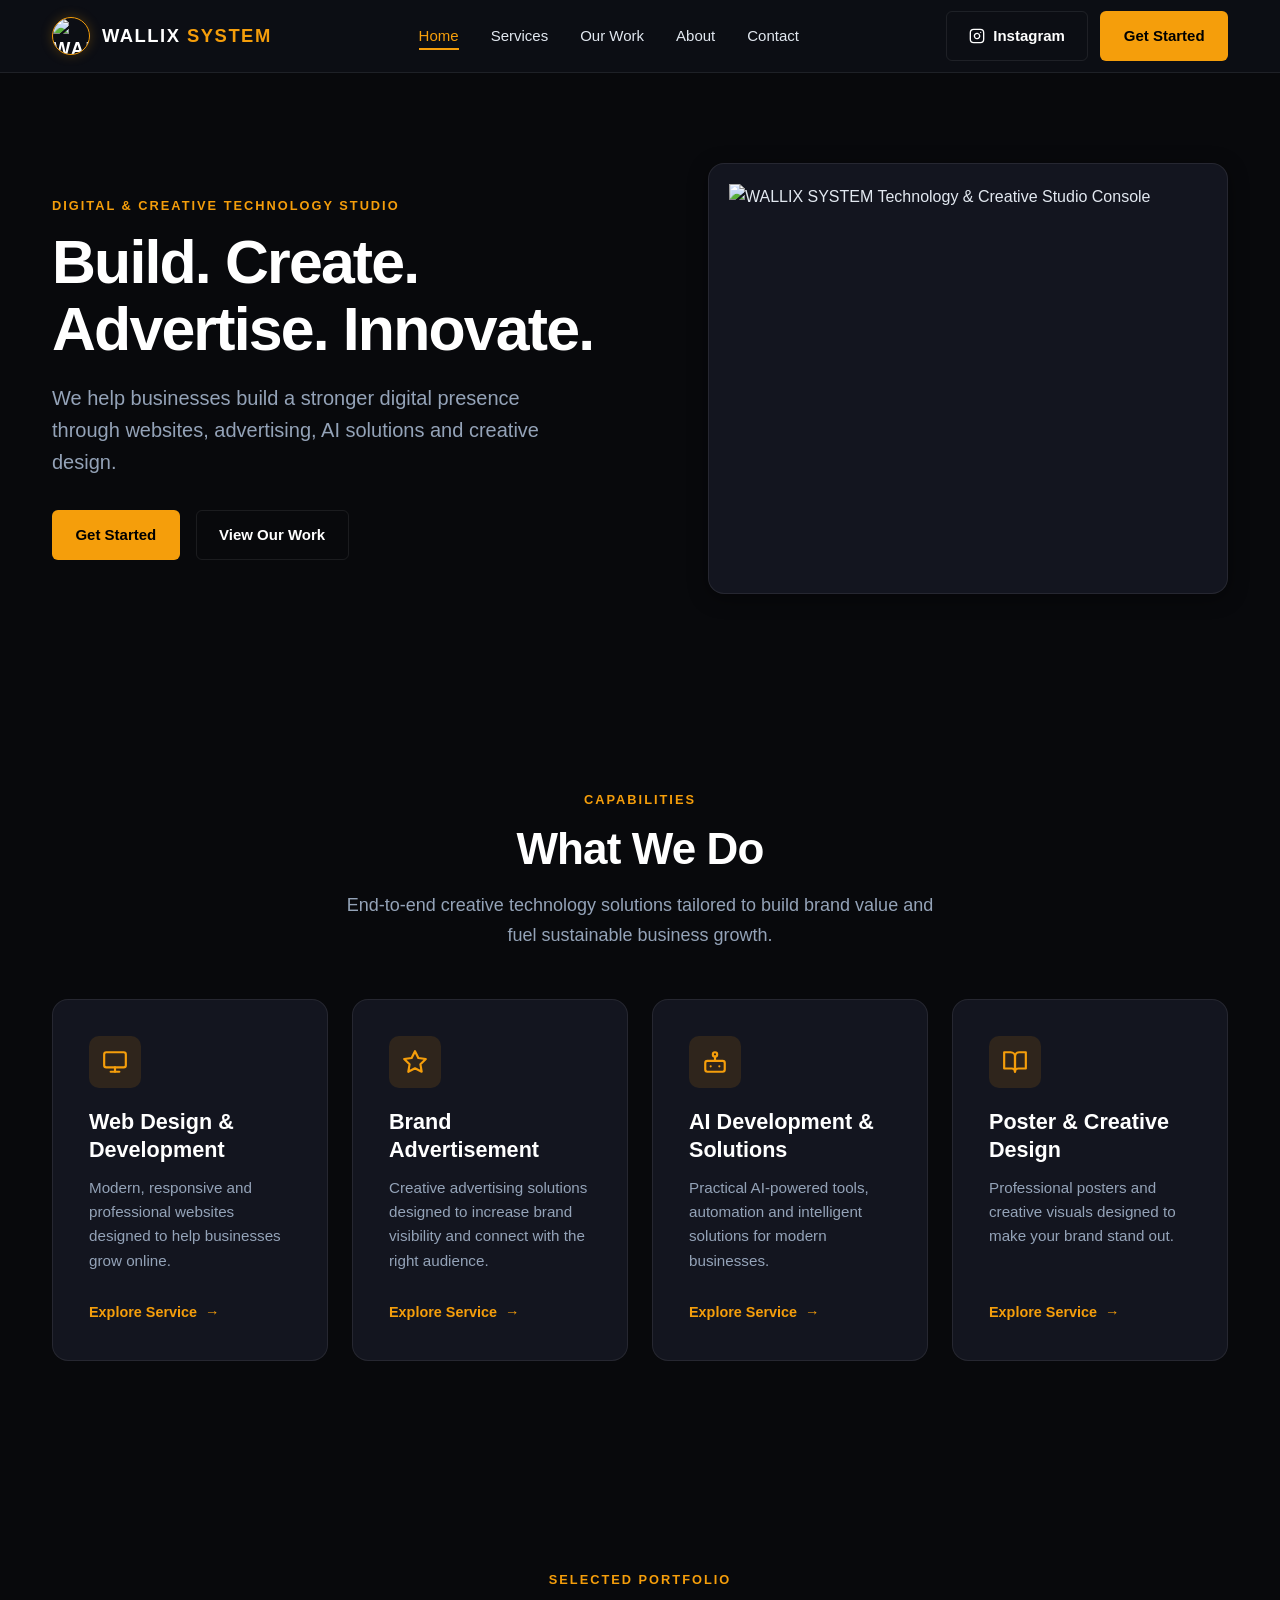
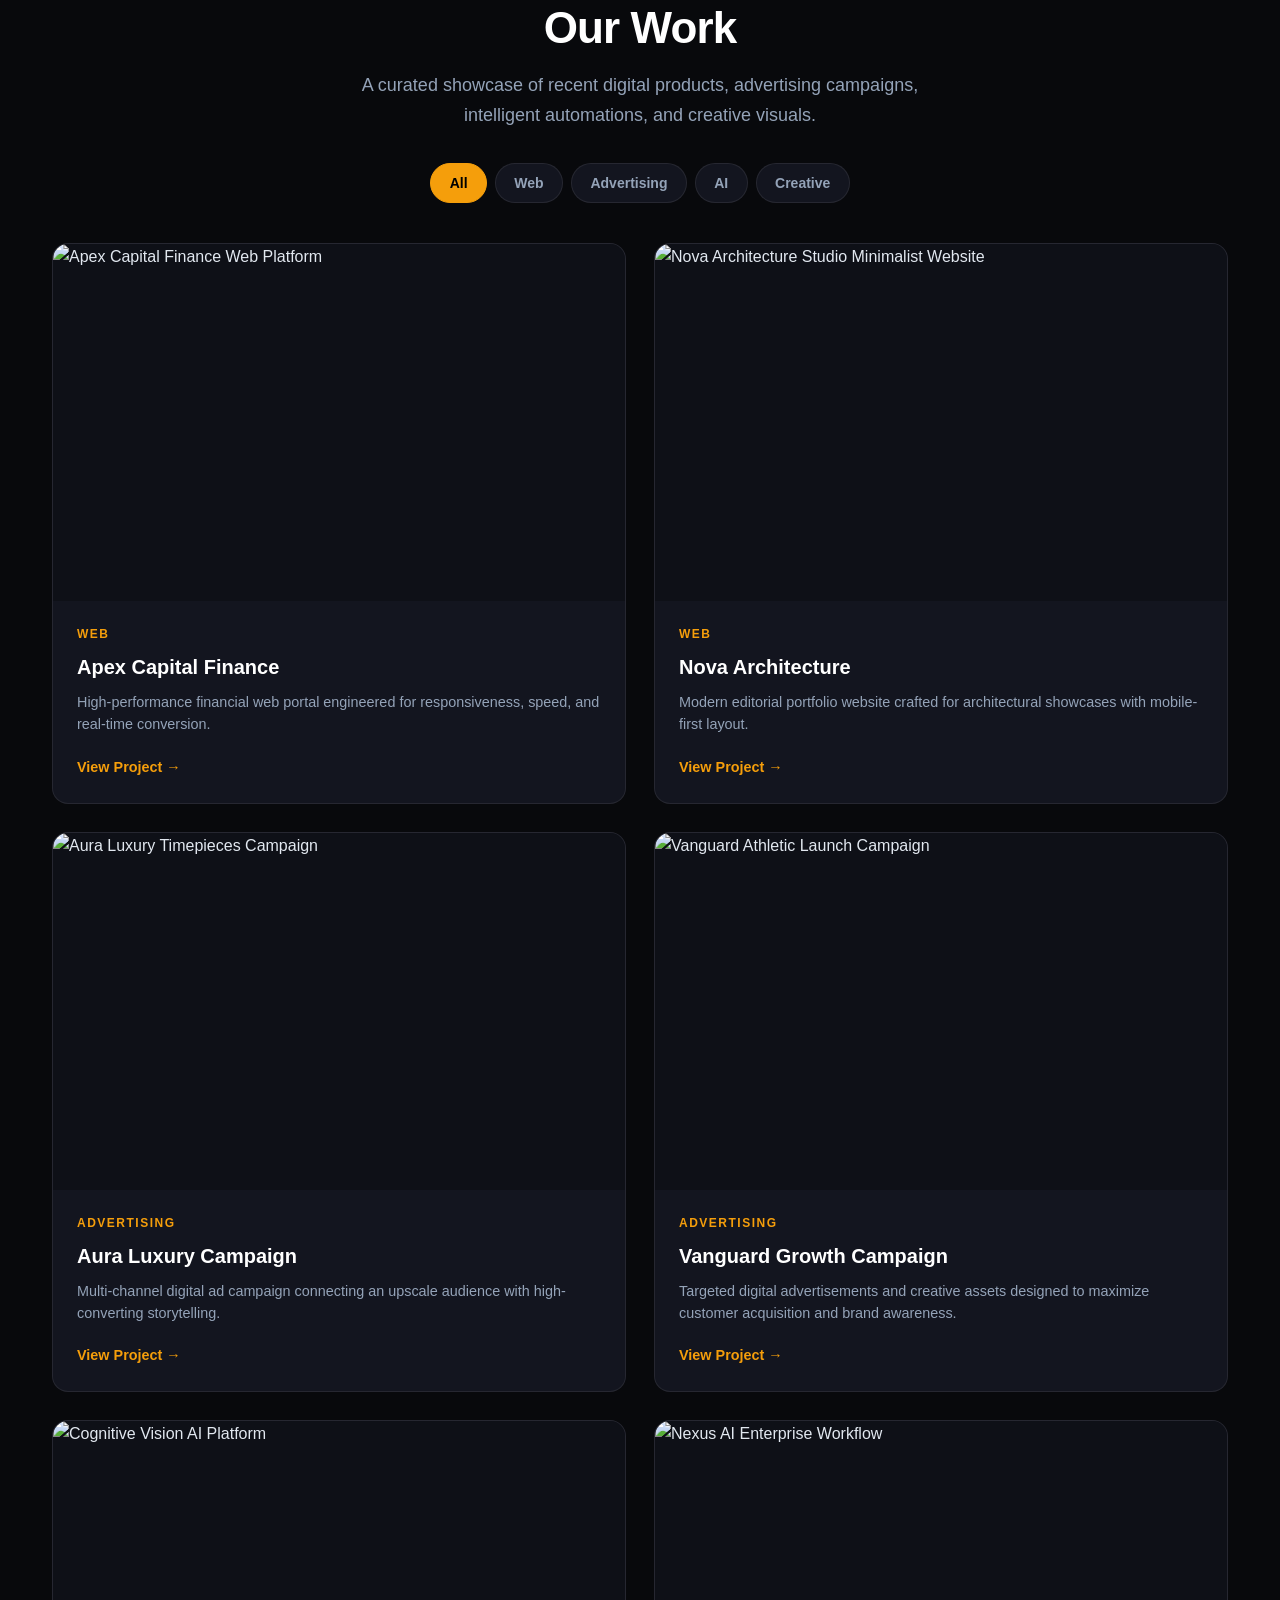
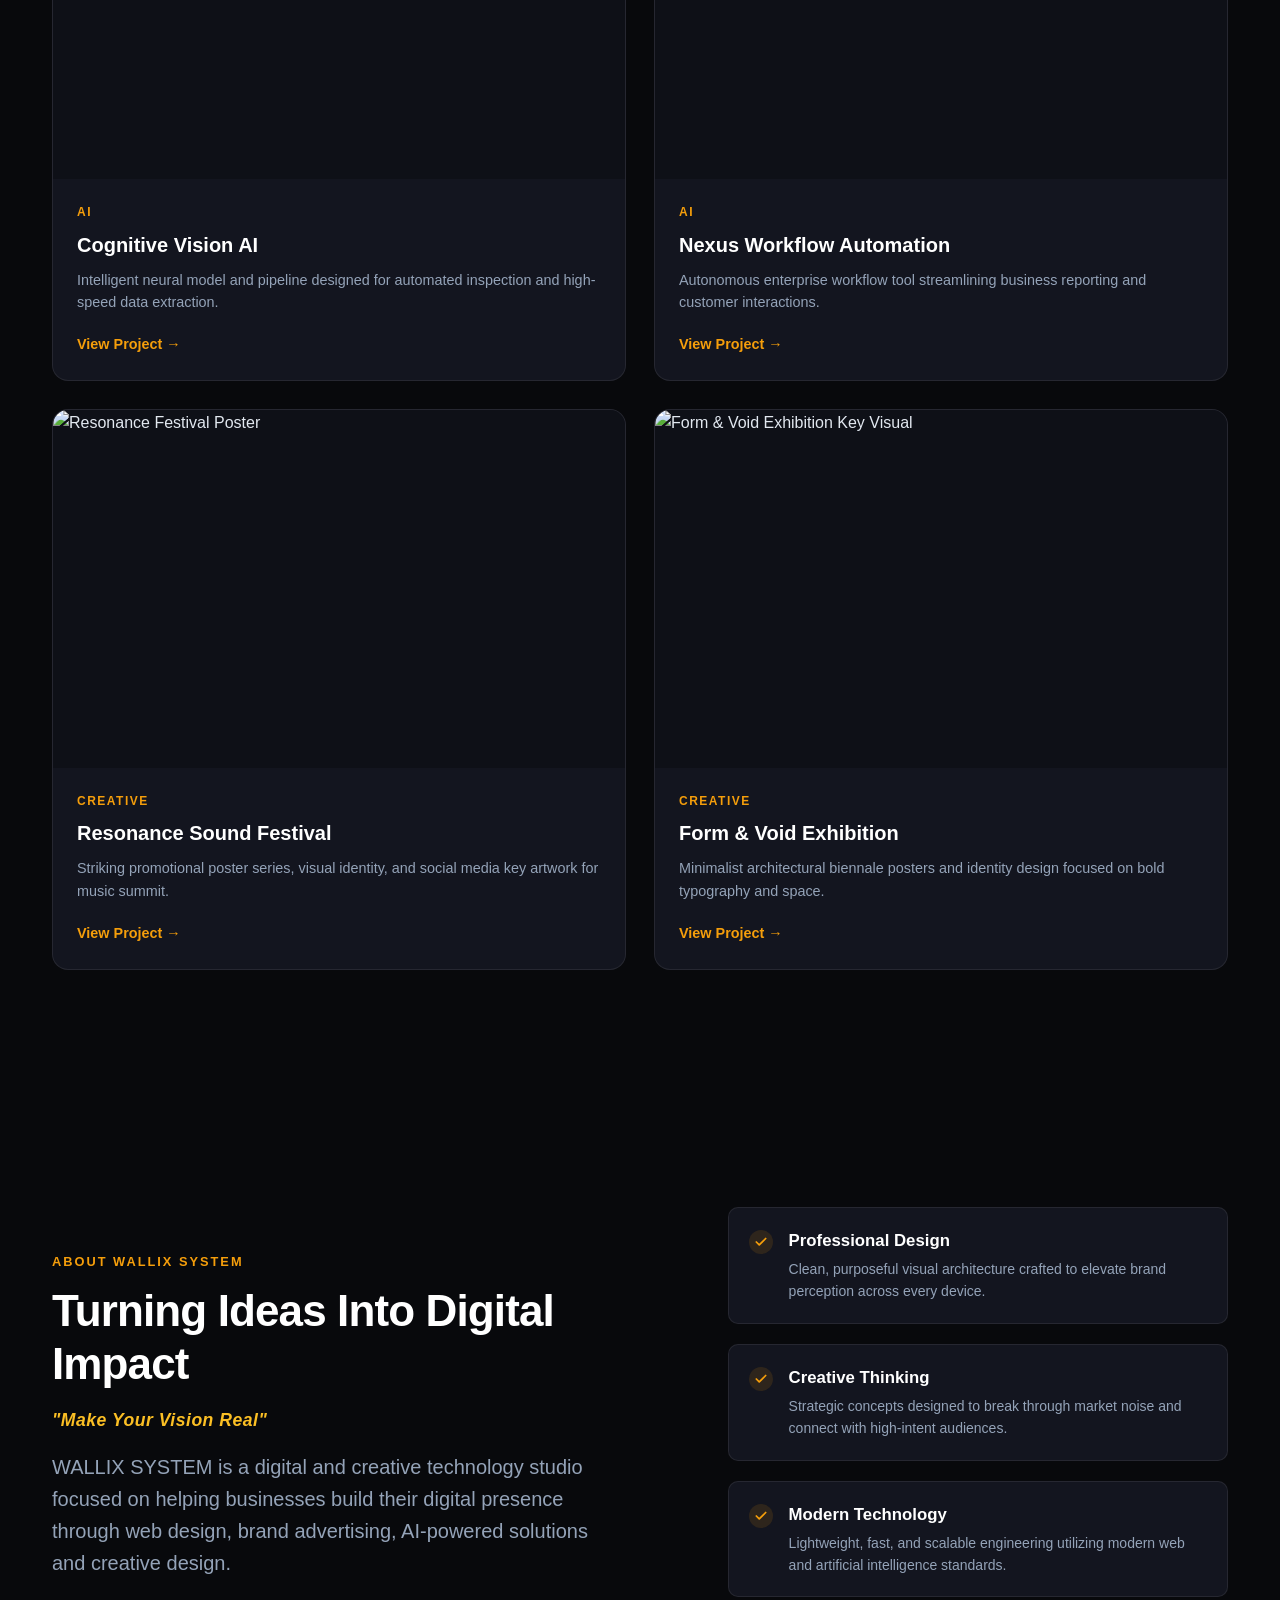
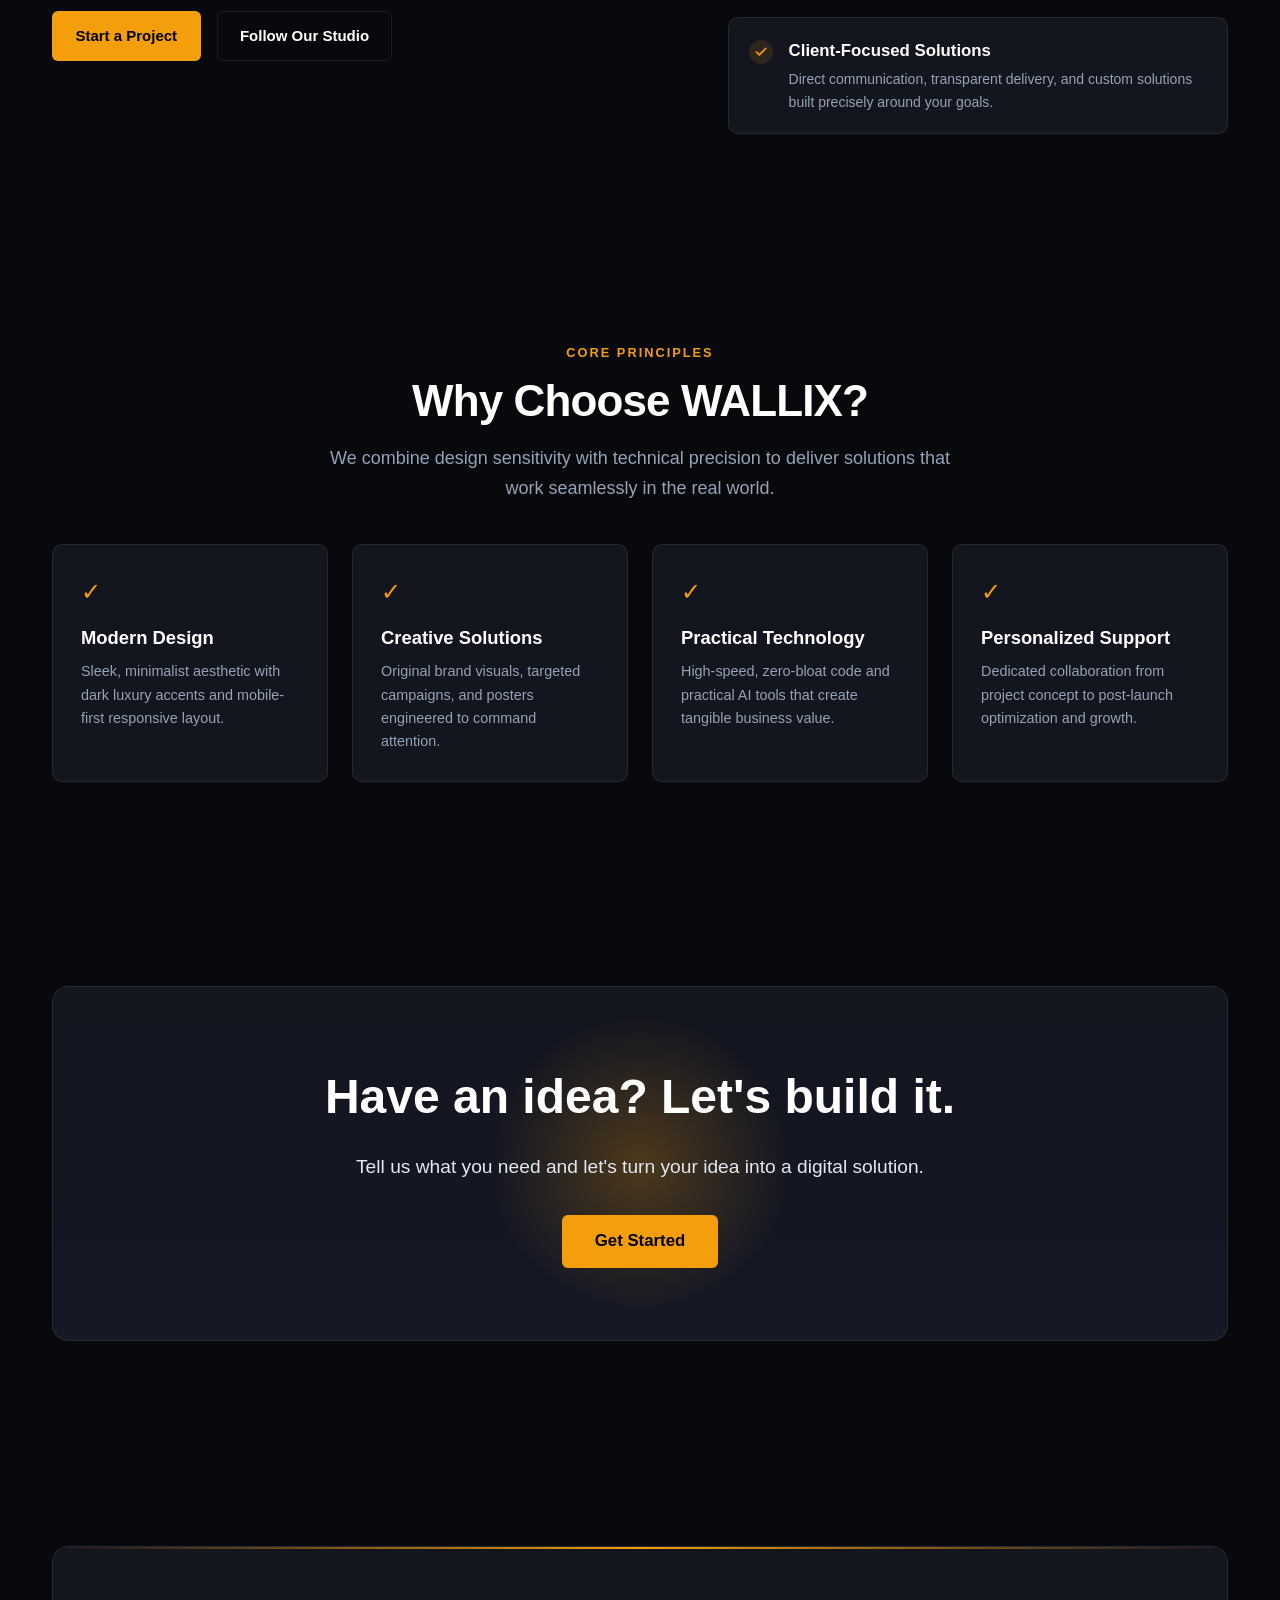
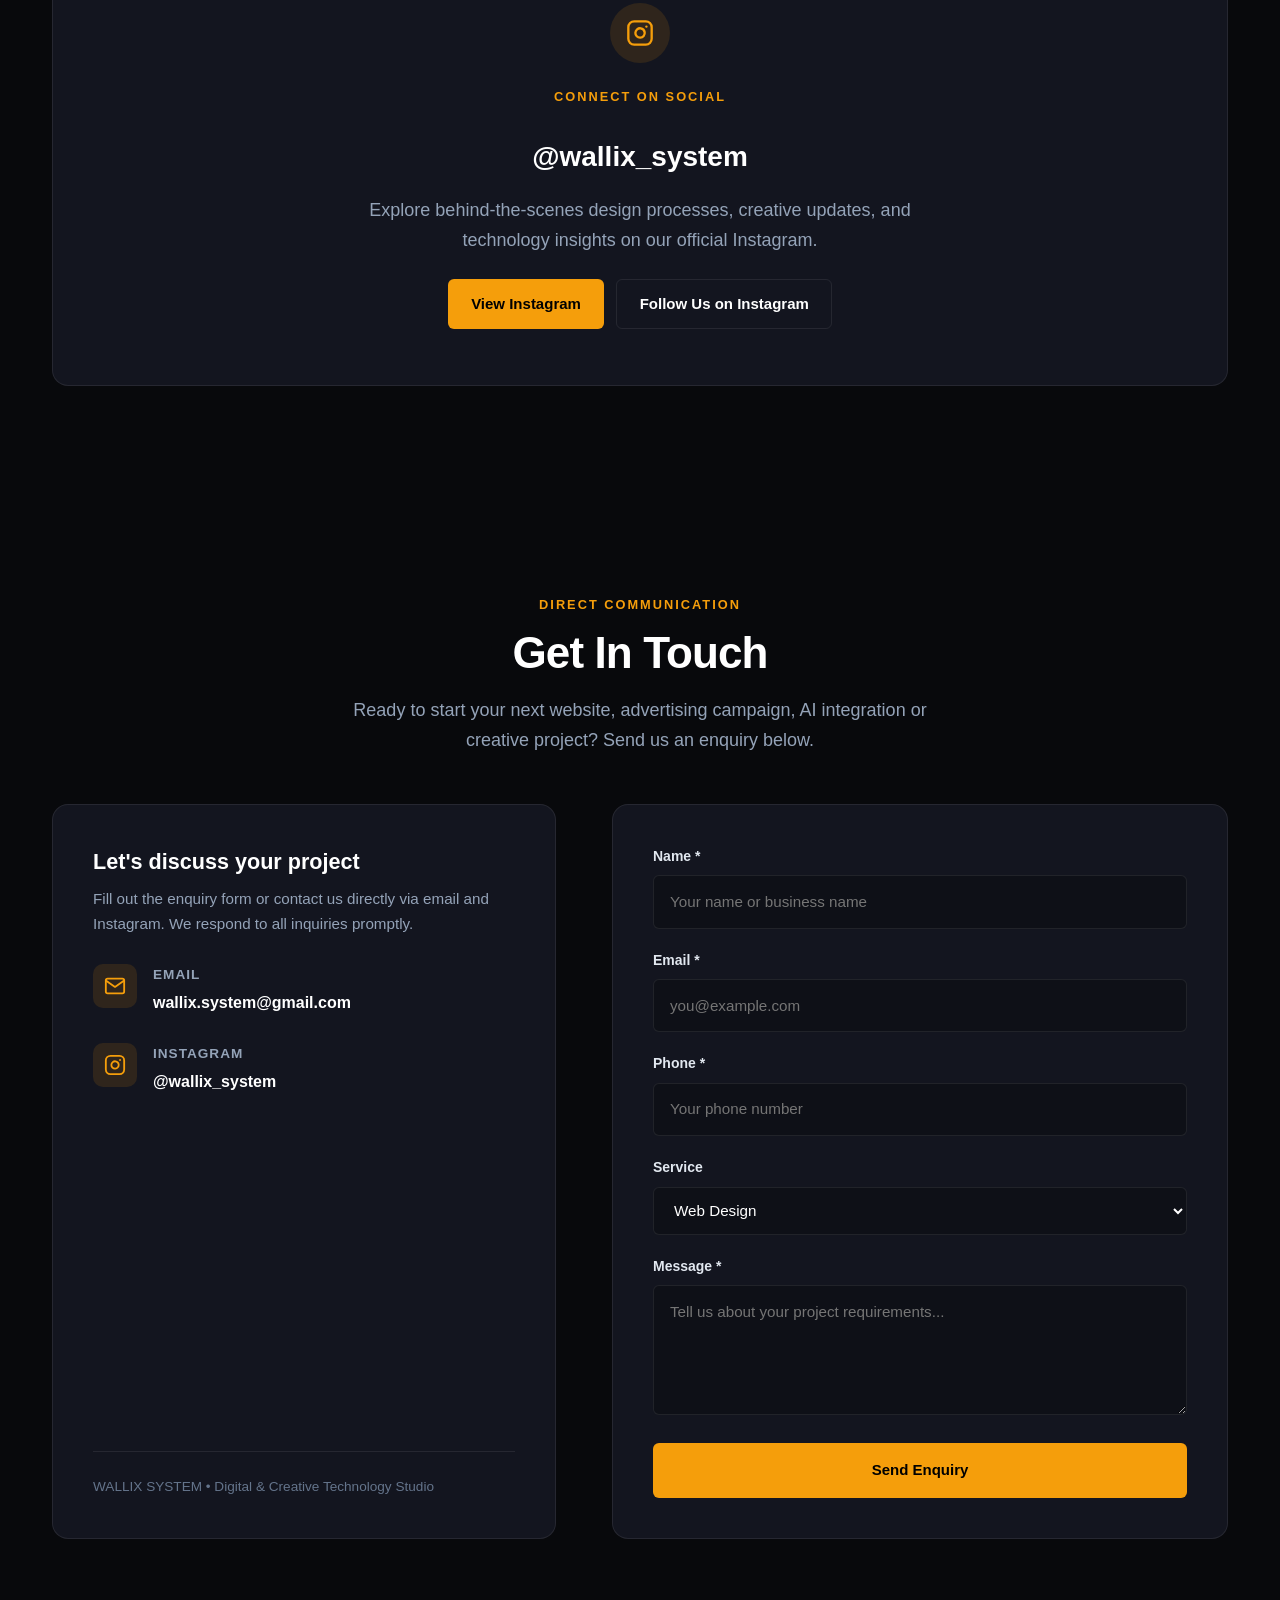
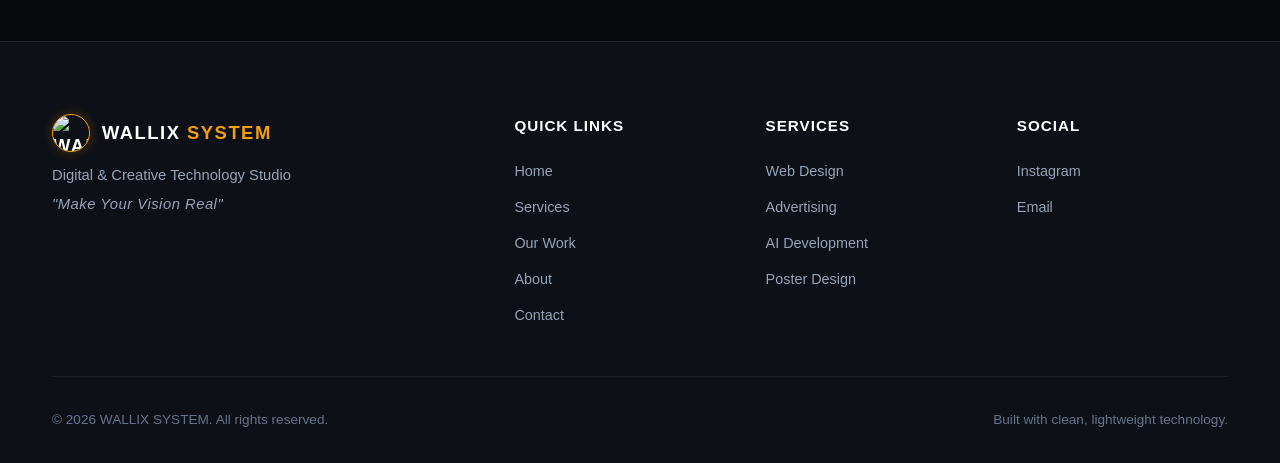
==== index.html @ 7aa13db4 "Add files via upload" ====
<!DOCTYPE html>
<html lang="en">
<head>
  <meta charset="UTF-8">
  <meta name="viewport" content="width=device-width, initial-scale=1.0">
  <title>WALLIX SYSTEM | Web Design, Advertising, AI &amp; Creative Solutions</title>
  <meta name="description" content="WALLIX SYSTEM provides professional web design, brand advertising, AI solutions and creative design for businesses.">
  
  <!-- Open Graph / Meta -->
  <meta property="og:type" content="website">
  <meta property="og:title" content="WALLIX SYSTEM | Digital &amp; Creative Technology Studio">
  <meta property="og:description" content="We help businesses build a stronger digital presence through websites, advertising, AI solutions and creative design.">
  <meta property="og:image" content="assets/images/wallix-logo.png">
  <meta name="theme-color" content="#08090C">

  <!-- Favicon -->
  <link rel="icon" type="image/png" href="assets/images/wallix-logo.png">
  <link rel="apple-touch-icon" href="assets/images/wallix-logo.png">
  
  <!-- Styles -->
  <link rel="stylesheet" href="style.css">
</head>
<body>

  <!-- ==================== HEADER & NAVBAR ==================== -->
  <header class="site-header">
    <div class="container navbar">
      <a href="index.html" class="brand-logo" aria-label="WALLIX SYSTEM Home">
        <img src="assets/images/wallix-logo.png" alt="WALLIX SYSTEM Logo" class="brand-logo-img">
        <span>WALLIX <span class="accent">SYSTEM</span></span>
      </a>

      <!-- Desktop Nav Links -->
      <nav aria-label="Main Navigation">
        <ul class="nav-links">
          <li><a href="index.html" class="active">Home</a></li>
          <li><a href="#services">Services</a></li>
          <li><a href="#work">Our Work</a></li>
          <li><a href="#about">About</a></li>
          <li><a href="#contact">Contact</a></li>
        </ul>
      </nav>

      <!-- Desktop Action Buttons -->
      <div class="nav-actions">
        <a href="https://www.instagram.com/wallix_system/" target="_blank" rel="noopener noreferrer" class="btn btn-secondary">
          <svg width="16" height="16" viewBox="0 0 24 24" fill="none" stroke="currentColor" stroke-width="2" stroke-linecap="round" stroke-linejoin="round">
            <rect x="2" y="2" width="20" height="20" rx="5" ry="5"></rect>
            <path d="M16 11.37A4 4 0 1 1 12.63 8 4 4 0 0 1 16 11.37z"></path>
            <line x1="17.5" y1="6.5" x2="17.51" y2="6.5"></line>
          </svg>
          Instagram
        </a>
        <a href="#contact" class="btn btn-primary">Get Started</a>
      </div>

      <!-- Mobile Hamburger Button -->
      <button class="menu-toggle" id="menuToggle" aria-label="Toggle Navigation Menu" aria-expanded="false" aria-controls="mobileNav">
        <span></span>
        <span></span>
        <span></span>
      </button>
    </div>

    <!-- Mobile Nav Drawer -->
    <div class="mobile-nav" id="mobileNav">
      <ul class="mobile-nav-links">
        <li><a href="index.html" class="active">Home</a></li>
        <li><a href="#services">Services</a></li>
        <li><a href="#work">Our Work</a></li>
        <li><a href="#about">About</a></li>
        <li><a href="#contact">Contact</a></li>
      </ul>
      <div class="mobile-nav-actions">
        <a href="https://www.instagram.com/wallix_system/" target="_blank" rel="noopener noreferrer" class="btn btn-secondary btn-block">
          <svg width="18" height="18" viewBox="0 0 24 24" fill="none" stroke="currentColor" stroke-width="2" stroke-linecap="round" stroke-linejoin="round">
            <rect x="2" y="2" width="20" height="20" rx="5" ry="5"></rect>
            <path d="M16 11.37A4 4 0 1 1 12.63 8 4 4 0 0 1 16 11.37z"></path>
            <line x1="17.5" y1="6.5" x2="17.51" y2="6.5"></line>
          </svg>
          Instagram (@wallix_system)
        </a>
        <a href="#contact" class="btn btn-primary btn-block">Get Started</a>
      </div>
    </div>
  </header>

  <main id="mainContent">

    <!-- ==================== HERO SECTION ==================== -->
    <section class="section hero">
      <div class="container">
        <div class="hero-grid">
          <div class="hero-content">
            <span class="section-label">Digital &amp; Creative Technology Studio</span>
            <h1 class="hero-heading">Build. Create. Advertise. Innovate.</h1>
            <p class="hero-desc">
              We help businesses build a stronger digital presence through websites, advertising, AI solutions and creative design.
            </p>
            <div class="hero-cta">
              <a href="#contact" class="btn btn-primary">Get Started</a>
              <a href="#work" class="btn btn-secondary">View Our Work</a>
            </div>
          </div>
          <div class="hero-visual">
            <div class="hero-visual-card">
              <img src="assets/images/hero-graphic.svg" alt="WALLIX SYSTEM Technology &amp; Creative Studio Console" width="540" height="440" fetchpriority="high">
            </div>
          </div>
        </div>
      </div>
    </section>

    <!-- ==================== SERVICES SECTION ==================== -->
    <section class="section" id="services">
      <div class="container">
        <div class="text-center">
          <span class="section-label">Capabilities</span>
          <h2 class="section-heading">What We Do</h2>
          <p class="section-desc">
            End-to-end creative technology solutions tailored to build brand value and fuel sustainable business growth.
          </p>
        </div>

        <div class="services-grid">
          <!-- Card 1: Web Design & Development -->
          <article class="service-card">
            <div class="service-icon" aria-hidden="true">
              <svg viewBox="0 0 24 24" fill="none" stroke-width="2" stroke-linecap="round" stroke-linejoin="round">
                <rect x="2" y="3" width="20" height="14" rx="2" ry="2"></rect>
                <line x1="8" y1="21" x2="16" y2="21"></line>
                <line x1="12" y1="17" x2="12" y2="21"></line>
              </svg>
            </div>
            <h3 class="service-title">Web Design &amp; Development</h3>
            <p class="service-desc">Modern, responsive and professional websites designed to help businesses grow online.</p>
            <a href="services/web-design.html" class="btn-link">
              Explore Service 
              <span aria-hidden="true">→</span>
            </a>
          </article>

          <!-- Card 2: Brand Advertisement -->
          <article class="service-card">
            <div class="service-icon" aria-hidden="true">
              <svg viewBox="0 0 24 24" fill="none" stroke-width="2" stroke-linecap="round" stroke-linejoin="round">
                <path d="M12 2l3.09 6.26L22 9.27l-5 4.87 1.18 6.88L12 17.77l-6.18 3.25L7 14.14 2 9.27l6.91-1.01L12 2z"></path>
              </svg>
            </div>
            <h3 class="service-title">Brand Advertisement</h3>
            <p class="service-desc">Creative advertising solutions designed to increase brand visibility and connect with the right audience.</p>
            <a href="services/advertising.html" class="btn-link">
              Explore Service 
              <span aria-hidden="true">→</span>
            </a>
          </article>

          <!-- Card 3: AI Development & Solutions -->
          <article class="service-card">
            <div class="service-icon" aria-hidden="true">
              <svg viewBox="0 0 24 24" fill="none" stroke-width="2" stroke-linecap="round" stroke-linejoin="round">
                <rect x="3" y="11" width="18" height="10" rx="2"></rect>
                <circle cx="12" cy="5" r="2"></circle>
                <path d="M12 7v4"></path>
                <line x1="8" y1="16" x2="8" y2="16"></line>
                <line x1="16" y1="16" x2="16" y2="16"></line>
              </svg>
            </div>
            <h3 class="service-title">AI Development &amp; Solutions</h3>
            <p class="service-desc">Practical AI-powered tools, automation and intelligent solutions for modern businesses.</p>
            <a href="services/ai-development.html" class="btn-link">
              Explore Service 
              <span aria-hidden="true">→</span>
            </a>
          </article>

          <!-- Card 4: Poster & Creative Design -->
          <article class="service-card">
            <div class="service-icon" aria-hidden="true">
              <svg viewBox="0 0 24 24" fill="none" stroke-width="2" stroke-linecap="round" stroke-linejoin="round">
                <path d="M2 3h6a4 4 0 0 1 4 4v14a3 3 0 0 0-3-3H2z"></path>
                <path d="M22 3h-6a4 4 0 0 0-4 4v14a3 3 0 0 1 3-3h7z"></path>
              </svg>
            </div>
            <h3 class="service-title">Poster &amp; Creative Design</h3>
            <p class="service-desc">Professional posters and creative visuals designed to make your brand stand out.</p>
            <a href="services/poster-design.html" class="btn-link">
              Explore Service 
              <span aria-hidden="true">→</span>
            </a>
          </article>
        </div>
      </div>
    </section>

    <!-- ==================== OUR WORK / PORTFOLIO ==================== -->
    <section class="section" id="work">
      <div class="container">
        <div class="text-center">
          <span class="section-label">Selected Portfolio</span>
          <h2 class="section-heading">Our Work</h2>
          <p class="section-desc">
            A curated showcase of recent digital products, advertising campaigns, intelligent automations, and creative visuals.
          </p>
        </div>

        <!-- Filter Controls -->
        <div class="portfolio-filters" role="group" aria-label="Portfolio category filter">
          <button class="filter-btn active" data-filter="all">All</button>
          <button class="filter-btn" data-filter="web">Web</button>
          <button class="filter-btn" data-filter="advertising">Advertising</button>
          <button class="filter-btn" data-filter="ai">AI</button>
          <button class="filter-btn" data-filter="creative">Creative</button>
        </div>

        <!-- Portfolio Cards Grid -->
        <div class="portfolio-grid">
          <!-- Item 1: Web -->
          <article class="portfolio-card" data-category="web">
            <div class="portfolio-image">
              <img src="assets/images/work-web-1.svg" alt="Apex Capital Finance Web Platform" loading="lazy" width="600" height="400">
            </div>
            <div class="portfolio-body">
              <span class="portfolio-category">Web</span>
              <h3 class="portfolio-title">Apex Capital Finance</h3>
              <p class="portfolio-desc">High-performance financial web portal engineered for responsiveness, speed, and real-time conversion.</p>
              <a href="services/web-design.html" class="btn-link">View Project →</a>
            </div>
          </article>

          <!-- Item 2: Web -->
          <article class="portfolio-card" data-category="web">
            <div class="portfolio-image">
              <img src="assets/images/work-web-2.svg" alt="Nova Architecture Studio Minimalist Website" loading="lazy" width="600" height="400">
            </div>
            <div class="portfolio-body">
              <span class="portfolio-category">Web</span>
              <h3 class="portfolio-title">Nova Architecture</h3>
              <p class="portfolio-desc">Modern editorial portfolio website crafted for architectural showcases with mobile-first layout.</p>
              <a href="services/web-design.html" class="btn-link">View Project →</a>
            </div>
          </article>

          <!-- Item 3: Advertising -->
          <article class="portfolio-card" data-category="advertising">
            <div class="portfolio-image">
              <img src="assets/images/work-ad-1.svg" alt="Aura Luxury Timepieces Campaign" loading="lazy" width="600" height="400">
            </div>
            <div class="portfolio-body">
              <span class="portfolio-category">Advertising</span>
              <h3 class="portfolio-title">Aura Luxury Campaign</h3>
              <p class="portfolio-desc">Multi-channel digital ad campaign connecting an upscale audience with high-converting storytelling.</p>
              <a href="services/advertising.html" class="btn-link">View Project →</a>
            </div>
          </article>

          <!-- Item 4: Advertising -->
          <article class="portfolio-card" data-category="advertising">
            <div class="portfolio-image">
              <img src="assets/images/work-ad-2.svg" alt="Vanguard Athletic Launch Campaign" loading="lazy" width="600" height="400">
            </div>
            <div class="portfolio-body">
              <span class="portfolio-category">Advertising</span>
              <h3 class="portfolio-title">Vanguard Growth Campaign</h3>
              <p class="portfolio-desc">Targeted digital advertisements and creative assets designed to maximize customer acquisition and brand awareness.</p>
              <a href="services/advertising.html" class="btn-link">View Project →</a>
            </div>
          </article>

          <!-- Item 5: AI -->
          <article class="portfolio-card" data-category="ai">
            <div class="portfolio-image">
              <img src="assets/images/work-ai-1.svg" alt="Cognitive Vision AI Platform" loading="lazy" width="600" height="400">
            </div>
            <div class="portfolio-body">
              <span class="portfolio-category">AI</span>
              <h3 class="portfolio-title">Cognitive Vision AI</h3>
              <p class="portfolio-desc">Intelligent neural model and pipeline designed for automated inspection and high-speed data extraction.</p>
              <a href="services/ai-development.html" class="btn-link">View Project →</a>
            </div>
          </article>

          <!-- Item 6: AI -->
          <article class="portfolio-card" data-category="ai">
            <div class="portfolio-image">
              <img src="assets/images/work-ai-2.svg" alt="Nexus AI Enterprise Workflow" loading="lazy" width="600" height="400">
            </div>
            <div class="portfolio-body">
              <span class="portfolio-category">AI</span>
              <h3 class="portfolio-title">Nexus Workflow Automation</h3>
              <p class="portfolio-desc">Autonomous enterprise workflow tool streamlining business reporting and customer interactions.</p>
              <a href="services/ai-development.html" class="btn-link">View Project →</a>
            </div>
          </article>

          <!-- Item 7: Creative -->
          <article class="portfolio-card" data-category="creative">
            <div class="portfolio-image">
              <img src="assets/images/work-creative-1.svg" alt="Resonance Festival Poster" loading="lazy" width="600" height="400">
            </div>
            <div class="portfolio-body">
              <span class="portfolio-category">Creative</span>
              <h3 class="portfolio-title">Resonance Sound Festival</h3>
              <p class="portfolio-desc">Striking promotional poster series, visual identity, and social media key artwork for music summit.</p>
              <a href="services/poster-design.html" class="btn-link">View Project →</a>
            </div>
          </article>

          <!-- Item 8: Creative -->
          <article class="portfolio-card" data-category="creative">
            <div class="portfolio-image">
              <img src="assets/images/work-creative-2.svg" alt="Form &amp; Void Exhibition Key Visual" loading="lazy" width="600" height="400">
            </div>
            <div class="portfolio-body">
              <span class="portfolio-category">Creative</span>
              <h3 class="portfolio-title">Form &amp; Void Exhibition</h3>
              <p class="portfolio-desc">Minimalist architectural biennale posters and identity design focused on bold typography and space.</p>
              <a href="services/poster-design.html" class="btn-link">View Project →</a>
            </div>
          </article>
        </div>
      </div>
    </section>

    <!-- ==================== ABOUT SECTION ==================== -->
    <section class="section" id="about">
      <div class="container">
        <div class="about-grid">
          <div>
            <span class="section-label">About WALLIX SYSTEM</span>
            <h2 class="section-heading">Turning Ideas Into Digital Impact</h2>
            <p class="brand-tagline" style="margin-bottom: 1rem; font-size: 1.1rem; font-weight: 600;">"Make Your Vision Real"</p>
            <p class="hero-desc">
              WALLIX SYSTEM is a digital and creative technology studio focused on helping businesses build their digital presence through web design, brand advertising, AI-powered solutions and creative design.
            </p>
            <div class="hero-cta" style="margin-top: 1.5rem;">
              <a href="#contact" class="btn btn-primary">Start a Project</a>
              <a href="https://www.instagram.com/wallix_system/" target="_blank" rel="noopener noreferrer" class="btn btn-secondary">Follow Our Studio</a>
            </div>
          </div>

          <div class="about-features">
            <div class="about-feature-item">
              <div class="feature-check">
                <svg viewBox="0 0 24 24" fill="none" stroke-width="3" stroke-linecap="round" stroke-linejoin="round">
                  <polyline points="20 6 9 17 4 12"></polyline>
                </svg>
              </div>
              <div class="feature-text">
                <h4>Professional Design</h4>
                <p>Clean, purposeful visual architecture crafted to elevate brand perception across every device.</p>
              </div>
            </div>

            <div class="about-feature-item">
              <div class="feature-check">
                <svg viewBox="0 0 24 24" fill="none" stroke-width="3" stroke-linecap="round" stroke-linejoin="round">
                  <polyline points="20 6 9 17 4 12"></polyline>
                </svg>
              </div>
              <div class="feature-text">
                <h4>Creative Thinking</h4>
                <p>Strategic concepts designed to break through market noise and connect with high-intent audiences.</p>
              </div>
            </div>

            <div class="about-feature-item">
              <div class="feature-check">
                <svg viewBox="0 0 24 24" fill="none" stroke-width="3" stroke-linecap="round" stroke-linejoin="round">
                  <polyline points="20 6 9 17 4 12"></polyline>
                </svg>
              </div>
              <div class="feature-text">
                <h4>Modern Technology</h4>
                <p>Lightweight, fast, and scalable engineering utilizing modern web and artificial intelligence standards.</p>
              </div>
            </div>

            <div class="about-feature-item">
              <div class="feature-check">
                <svg viewBox="0 0 24 24" fill="none" stroke-width="3" stroke-linecap="round" stroke-linejoin="round">
                  <polyline points="20 6 9 17 4 12"></polyline>
                </svg>
              </div>
              <div class="feature-text">
                <h4>Client-Focused Solutions</h4>
                <p>Direct communication, transparent delivery, and custom solutions built precisely around your goals.</p>
              </div>
            </div>
          </div>
        </div>
      </div>
    </section>

    <!-- ==================== WHY WALLIX ==================== -->
    <section class="section">
      <div class="container">
        <div class="text-center">
          <span class="section-label">Core Principles</span>
          <h2 class="section-heading">Why Choose WALLIX?</h2>
          <p class="section-desc">
            We combine design sensitivity with technical precision to deliver solutions that work seamlessly in the real world.
          </p>
        </div>

        <div class="why-wallix-grid">
          <div class="why-card">
            <div class="why-icon">✓</div>
            <h3>Modern Design</h3>
            <p>Sleek, minimalist aesthetic with dark luxury accents and mobile-first responsive layout.</p>
          </div>

          <div class="why-card">
            <div class="why-icon">✓</div>
            <h3>Creative Solutions</h3>
            <p>Original brand visuals, targeted campaigns, and posters engineered to command attention.</p>
          </div>

          <div class="why-card">
            <div class="why-icon">✓</div>
            <h3>Practical Technology</h3>
            <p>High-speed, zero-bloat code and practical AI tools that create tangible business value.</p>
          </div>

          <div class="why-card">
            <div class="why-icon">✓</div>
            <h3>Personalized Support</h3>
            <p>Dedicated collaboration from project concept to post-launch optimization and growth.</p>
          </div>
        </div>
      </div>
    </section>

    <!-- ==================== CTA BANNER ==================== -->
    <section class="section">
      <div class="container">
        <div class="cta-banner">
          <h2>Have an idea? Let's build it.</h2>
          <p>Tell us what you need and let's turn your idea into a digital solution.</p>
          <a href="#contact" class="btn btn-primary" style="padding-inline: 2rem; font-size: 1.05rem;">Get Started</a>
        </div>
      </div>
    </section>

    <!-- ==================== INSTAGRAM SECTION ==================== -->
    <section class="section">
      <div class="container">
        <div class="instagram-banner">
          <div class="instagram-icon" aria-hidden="true">
            <svg width="28" height="28" viewBox="0 0 24 24" fill="none" stroke="currentColor" stroke-width="2" stroke-linecap="round" stroke-linejoin="round">
              <rect x="2" y="2" width="20" height="20" rx="5" ry="5"></rect>
              <path d="M16 11.37A4 4 0 1 1 12.63 8 4 4 0 0 1 16 11.37z"></path>
              <line x1="17.5" y1="6.5" x2="17.51" y2="6.5"></line>
            </svg>
          </div>
          <span class="section-label">Connect On Social</span>
          <h2 class="instagram-handle">@wallix_system</h2>
          <p class="section-desc">
            Explore behind-the-scenes design processes, creative updates, and technology insights on our official Instagram.
          </p>
          <div class="instagram-actions">
            <a href="https://www.instagram.com/wallix_system/" target="_blank" rel="noopener noreferrer" class="btn btn-primary">
              View Instagram
            </a>
            <a href="https://www.instagram.com/wallix_system/" target="_blank" rel="noopener noreferrer" class="btn btn-secondary">
              Follow Us on Instagram
            </a>
          </div>
        </div>
      </div>
    </section>

    <!-- ==================== CONTACT SECTION ==================== -->
    <section class="section" id="contact">
      <div class="container">
        <div class="text-center">
          <span class="section-label">Direct Communication</span>
          <h2 class="section-heading">Get In Touch</h2>
          <p class="section-desc">
            Ready to start your next website, advertising campaign, AI integration or creative project? Send us an enquiry below.
          </p>
        </div>

        <div class="contact-grid">
          <!-- Contact Info -->
          <div class="contact-info-card">
            <div>
              <h3 style="font-size: 1.35rem; font-weight: 700; color: var(--text-primary); margin-bottom: 0.5rem;">Let's discuss your project</h3>
              <p style="color: var(--text-muted); font-size: 0.95rem;">
                Fill out the enquiry form or contact us directly via email and Instagram. We respond to all inquiries promptly.
              </p>
            </div>

            <div class="contact-detail">
              <div class="contact-detail-icon">
                <svg viewBox="0 0 24 24" fill="none" stroke-width="2" stroke-linecap="round" stroke-linejoin="round">
                  <path d="M4 4h16c1.1 0 2 .9 2 2v12c0 1.1-.9 2-2 2H4c-1.1 0-2-.9-2-2V6c0-1.1.9-2 2-2z"></path>
                  <polyline points="22,6 12,13 2,6"></polyline>
                </svg>
              </div>
              <div class="contact-detail-text">
                <h4>Email</h4>
                <a href="mailto:wallix.system@gmail.com">wallix.system@gmail.com</a>
              </div>
            </div>

            <div class="contact-detail">
              <div class="contact-detail-icon">
                <svg viewBox="0 0 24 24" fill="none" stroke-width="2" stroke-linecap="round" stroke-linejoin="round">
                  <rect x="2" y="2" width="20" height="20" rx="5" ry="5"></rect>
                  <path d="M16 11.37A4 4 0 1 1 12.63 8 4 4 0 0 1 16 11.37z"></path>
                  <line x1="17.5" y1="6.5" x2="17.51" y2="6.5"></line>
                </svg>
              </div>
              <div class="contact-detail-text">
                <h4>Instagram</h4>
                <a href="https://www.instagram.com/wallix_system/" target="_blank" rel="noopener noreferrer">@wallix_system</a>
              </div>
            </div>

            <div style="margin-top: auto; padding-top: 1.5rem; border-top: 1px solid var(--border-subtle);">
              <p style="font-size: 0.85rem; color: var(--text-dim);">
                WALLIX SYSTEM • Digital &amp; Creative Technology Studio
              </p>
            </div>
          </div>

          <!-- Contact Form -->
          <div class="contact-form">
            <div id="formStatus" class="form-status" role="alert"></div>

            <form id="contactForm" novalidate>
              <div class="form-group">
                <label for="name" class="form-label">Name *</label>
                <input type="text" id="name" name="name" class="form-input" placeholder="Your name or business name" required>
              </div>

              <div class="form-group">
                <label for="email" class="form-label">Email *</label>
                <input type="email" id="email" name="email" class="form-input" placeholder="you@example.com" required>
              </div>

              <div class="form-group">
                <label for="phone" class="form-label">Phone *</label>
                <input type="tel" id="phone" name="phone" class="form-input" placeholder="Your phone number" required>
              </div>

              <div class="form-group">
                <label for="service" class="form-label">Service</label>
                <select id="service" name="service" class="form-select">
                  <option value="Web Design">Web Design</option>
                  <option value="Brand Advertisement">Brand Advertisement</option>
                  <option value="AI Development">AI Development</option>
                  <option value="Poster Design">Poster Design</option>
                  <option value="Other">Other</option>
                </select>
              </div>

              <div class="form-group">
                <label for="message" class="form-label">Message *</label>
                <textarea id="message" name="message" class="form-textarea" placeholder="Tell us about your project requirements..." required></textarea>
              </div>

              <button type="submit" class="btn btn-primary btn-block" style="padding-block: 0.9rem;">Send Enquiry</button>
            </form>
          </div>
        </div>
      </div>
    </section>

  </main>

  <!-- ==================== FOOTER ==================== -->
  <footer class="site-footer">
    <div class="container">
      <div class="footer-grid">
        <div class="footer-brand">
          <a href="index.html" class="brand-logo">
            <img src="assets/images/wallix-logo.png" alt="WALLIX SYSTEM Logo" class="brand-logo-img">
            <span>WALLIX <span class="accent">SYSTEM</span></span>
          </a>
          <p>Digital &amp; Creative Technology Studio</p>
          <p class="brand-tagline" style="margin-top: 0.35rem;">"Make Your Vision Real"</p>
        </div>

        <div class="footer-col">
          <h4>Quick Links</h4>
          <ul>
            <li><a href="index.html">Home</a></li>
            <li><a href="#services">Services</a></li>
            <li><a href="#work">Our Work</a></li>
            <li><a href="#about">About</a></li>
            <li><a href="#contact">Contact</a></li>
          </ul>
        </div>

        <div class="footer-col">
          <h4>Services</h4>
          <ul>
            <li><a href="services/web-design.html">Web Design</a></li>
            <li><a href="services/advertising.html">Advertising</a></li>
            <li><a href="services/ai-development.html">AI Development</a></li>
            <li><a href="services/poster-design.html">Poster Design</a></li>
          </ul>
        </div>

        <div class="footer-col">
          <h4>Social</h4>
          <ul>
            <li><a href="https://www.instagram.com/wallix_system/" target="_blank" rel="noopener noreferrer">Instagram</a></li>
            <li><a href="mailto:wallix.system@gmail.com">Email</a></li>
          </ul>
        </div>
      </div>

      <div class="footer-bottom">
        <p>&copy; <span class="current-year">2026</span> WALLIX SYSTEM. All rights reserved.</p>
        <p>Built with clean, lightweight technology.</p>
      </div>
    </div>
  </footer>

  <!-- Scripts -->
  <script src="script.js"></script>
</body>
</html>
---- style.css ----
/* ==========================================================================
   WALLIX SYSTEM - Main Stylesheet
   Brand: Digital & Creative Technology Studio
   Style: Dark/black background, white typography, gold/yellow accent.
   Mobile-First, Lightweight, Clean & Modern.
   ========================================================================== */

:root {
  /* Color Palette */
  --bg-primary: #08090C;
  --bg-secondary: #0E1017;
  --bg-card: #13151F;
  --bg-card-hover: #181B27;
  --bg-glass: rgba(14, 16, 23, 0.85);

  --accent-gold: #F59E0B;
  --accent-gold-light: #FBBF24;
  --accent-gold-dark: #D97706;
  --accent-gold-subtle: rgba(245, 158, 11, 0.12);
  --accent-gold-glow: rgba(245, 158, 11, 0.25);
  --accent: var(--accent-gold);

  --text-primary: #FFFFFF;
  --text-secondary: #E2E8F0;
  --text-muted: #94A3B8;
  --text-dim: #64748B;

  --border-subtle: rgba(255, 255, 255, 0.08);
  --border-gold: rgba(245, 158, 11, 0.35);
  --border-focus: #F59E0B;

  --success: #10B981;
  --error: #EF4444;

  /* Typography */
  --font-main: -apple-system, BlinkMacSystemFont, "Segoe UI", Roboto, "Helvetica Neue", Arial, sans-serif;
  --font-mono: ui-monospace, SFMono-Regular, Menlo, Monaco, Consolas, monospace;

  /* Layout & Spacing */
  --container-max: 1240px;
  --radius-sm: 6px;
  --radius-md: 10px;
  --radius-lg: 16px;
  --radius-full: 9999px;

  --transition-fast: 0.2s ease;
  --transition-normal: 0.3s cubic-bezier(0.16, 1, 0.3, 1);
  --shadow-subtle: 0 4px 20px rgba(0, 0, 0, 0.4);
  --shadow-gold: 0 4px 24px rgba(245, 158, 11, 0.18);
}

/* ----------------- Reset & Base ----------------- */
*, *::before, *::after {
  box-sizing: border-box;
  margin: 0;
  padding: 0;
}

html {
  scroll-behavior: smooth;
  font-size: 16px;
  -webkit-text-size-adjust: 100%;
}

body {
  font-family: var(--font-main);
  background-color: var(--bg-primary);
  color: var(--text-secondary);
  line-height: 1.6;
  overflow-x: hidden;
  min-height: 100vh;
  display: flex;
  flex-direction: column;
}

img, svg {
  max-width: 100%;
  height: auto;
  display: block;
}

a {
  color: inherit;
  text-decoration: none;
  transition: color var(--transition-fast);
}

button, input, select, textarea {
  font: inherit;
}

/* Visible focus states for keyboard accessibility */
:focus-visible {
  outline: 2px solid var(--accent-gold);
  outline-offset: 2px;
}

:focus:not(:focus-visible) {
  outline: none;
}

/* ----------------- Utility & Layout ----------------- */
.container {
  width: 100%;
  max-width: var(--container-max);
  margin-inline: auto;
  padding-inline: clamp(1rem, 4vw, 2rem);
}

.section {
  padding-block: clamp(3.5rem, 8vw, 6.5rem);
  position: relative;
}

.section-label {
  display: inline-block;
  font-size: clamp(0.7rem, 2vw, 0.8rem);
  font-weight: 700;
  letter-spacing: 2px;
  text-transform: uppercase;
  color: var(--accent-gold);
  margin-bottom: 0.75rem;
}

.section-heading {
  font-size: clamp(1.85rem, 5vw, 2.75rem);
  font-weight: 800;
  color: var(--text-primary);
  line-height: 1.2;
  margin-bottom: 1rem;
  letter-spacing: -0.02em;
}

.section-desc {
  color: var(--text-muted);
  font-size: clamp(0.95rem, 2vw, 1.125rem);
  max-width: 620px;
  line-height: 1.65;
}

.text-center {
  text-align: center;
}

.text-center .section-desc {
  margin-inline: auto;
}

/* ----------------- Buttons ----------------- */
.btn {
  display: inline-flex;
  align-items: center;
  justify-content: center;
  gap: 0.5rem;
  padding: 0.75rem 1.4rem;
  border-radius: var(--radius-sm);
  font-weight: 600;
  font-size: 0.9375rem;
  cursor: pointer;
  transition: all var(--transition-normal);
  border: 1px solid transparent;
  white-space: nowrap;
  touch-action: manipulation;
}

.btn-primary {
  background-color: var(--accent-gold);
  color: #000000;
}

.btn-primary:hover, .btn-primary:focus-visible {
  background-color: var(--accent-gold-light);
  transform: translateY(-2px);
  box-shadow: var(--shadow-gold);
}

.btn-secondary {
  background-color: transparent;
  color: var(--text-primary);
  border-color: var(--border-subtle);
}

.btn-secondary:hover, .btn-secondary:focus-visible {
  border-color: var(--accent-gold);
  color: var(--accent-gold);
  background-color: var(--accent-gold-subtle);
  transform: translateY(-2px);
}

.btn-instagram {
  background-color: #12141D;
  color: var(--text-primary);
  border-color: rgba(245, 158, 11, 0.4);
}

.btn-instagram:hover {
  background-color: var(--accent-gold);
  color: #000000;
  border-color: var(--accent-gold);
  transform: translateY(-2px);
}

.btn-block {
  width: 100%;
}

/* ----------------- Navigation ----------------- */
.site-header {
  position: sticky;
  top: 0;
  left: 0;
  width: 100%;
  background-color: var(--bg-glass);
  backdrop-filter: blur(14px);
  -webkit-backdrop-filter: blur(14px);
  border-bottom: 1px solid var(--border-subtle);
  z-index: 1000;
  transition: background-color var(--transition-normal), border-color var(--transition-normal);
}

.navbar {
  display: flex;
  align-items: center;
  justify-content: space-between;
  height: 72px;
}

.brand-logo {
  display: flex;
  align-items: center;
  gap: 0.75rem;
  font-weight: 800;
  font-size: 1.15rem;
  letter-spacing: 1.5px;
  color: var(--text-primary);
}

.brand-logo-img {
  width: 38px;
  height: 38px;
  border-radius: 50%;
  object-fit: cover;
  border: 1.5px solid var(--accent-gold);
  box-shadow: 0 0 12px rgba(245, 158, 11, 0.25);
  flex-shrink: 0;
  transition: transform var(--transition-fast), box-shadow var(--transition-fast);
}

.brand-logo:hover .brand-logo-img {
  transform: scale(1.05);
  box-shadow: 0 0 16px rgba(245, 158, 11, 0.45);
}

.brand-logo span.accent {
  color: var(--accent-gold);
}


.brand-tagline {
  font-style: italic;
  color: var(--accent-gold-light);
  font-size: 0.9rem;
  letter-spacing: 0.5px;
}

.nav-links {
  display: none;
  list-style: none;
  gap: 2rem;
  align-items: center;
}

.nav-links a {
  font-weight: 500;
  font-size: 0.9375rem;
  color: var(--text-secondary);
  position: relative;
  padding-block: 0.25rem;
}

.nav-links a:hover,
.nav-links a.active {
  color: var(--accent-gold);
}

.nav-links a::after {
  content: "";
  position: absolute;
  left: 0;
  bottom: -2px;
  width: 0;
  height: 2px;
  background-color: var(--accent-gold);
  transition: width var(--transition-normal);
}

.nav-links a:hover::after,
.nav-links a.active::after {
  width: 100%;
}

.nav-actions {
  display: none;
  align-items: center;
  gap: 0.75rem;
}

/* Mobile Hamburger Toggle */
.menu-toggle {
  display: flex;
  flex-direction: column;
  justify-content: space-around;
  width: 44px;
  height: 44px;
  padding: 10px;
  background: transparent;
  border: 1px solid var(--border-subtle);
  border-radius: var(--radius-sm);
  cursor: pointer;
  z-index: 1002;
  transition: border-color var(--transition-fast);
}

.menu-toggle:hover {
  border-color: var(--accent-gold);
}

.menu-toggle span {
  width: 100%;
  height: 2px;
  background-color: var(--text-primary);
  border-radius: 2px;
  transition: transform var(--transition-normal), opacity var(--transition-normal);
}

/* Active Hamburger Animation */
.menu-toggle.active span:nth-child(1) {
  transform: translateY(7px) rotate(45deg);
}

.menu-toggle.active span:nth-child(2) {
  opacity: 0;
}

.menu-toggle.active span:nth-child(3) {
  transform: translateY(-7px) rotate(-45deg);
}

/* Mobile Drawer Overlay */
.mobile-nav {
  position: fixed;
  top: 72px;
  left: 0;
  width: 100%;
  height: calc(100vh - 72px);
  background-color: var(--bg-primary);
  padding: 2rem 1.5rem;
  display: flex;
  flex-direction: column;
  gap: 2rem;
  transform: translateX(100%);
  opacity: 0;
  visibility: hidden;
  transition: transform 0.35s ease, opacity 0.35s ease, visibility 0.35s;
  overflow-y: auto;
  border-top: 1px solid var(--border-subtle);
  z-index: 1001;
}

.mobile-nav.open {
  transform: translateX(0);
  opacity: 1;
  visibility: visible;
}

.mobile-nav-links {
  list-style: none;
  display: flex;
  flex-direction: column;
  gap: 1.25rem;
}

.mobile-nav-links a {
  font-size: 1.25rem;
  font-weight: 600;
  color: var(--text-primary);
  display: block;
  padding-block: 0.35rem;
  border-bottom: 1px solid rgba(255, 255, 255, 0.05);
}

.mobile-nav-links a:hover,
.mobile-nav-links a.active {
  color: var(--accent-gold);
  border-bottom-color: var(--accent-gold);
}

.mobile-nav-actions {
  display: flex;
  flex-direction: column;
  gap: 0.75rem;
  margin-top: auto;
  padding-bottom: 1.5rem;
}

/* ----------------- Hero Section ----------------- */
.hero {
  padding-block: clamp(3rem, 7vw, 6rem);
  position: relative;
  overflow: hidden;
}

.hero-grid {
  display: grid;
  grid-template-columns: 1fr;
  gap: 2.5rem;
  align-items: center;
}

.hero-content {
  display: flex;
  flex-direction: column;
  align-items: flex-start;
}

.hero-heading {
  font-size: clamp(2.2rem, 7vw, 3.8rem);
  font-weight: 800;
  color: var(--text-primary);
  line-height: 1.1;
  letter-spacing: -0.03em;
  margin-bottom: 1.25rem;
}

.hero-desc {
  font-size: clamp(1rem, 2.5vw, 1.25rem);
  color: var(--text-muted);
  line-height: 1.6;
  margin-bottom: 2rem;
  max-width: 540px;
}

.hero-cta {
  display: flex;
  flex-wrap: wrap;
  gap: 1rem;
  width: 100%;
}

.hero-visual {
  width: 100%;
  display: flex;
  justify-content: center;
  position: relative;
}

.hero-visual-card {
  width: 100%;
  max-width: 520px;
  background: var(--bg-card);
  border: 1px solid var(--border-subtle);
  border-radius: var(--radius-lg);
  padding: 1.25rem;
  box-shadow: var(--shadow-subtle);
  position: relative;
  transition: border-color var(--transition-normal);
}

.hero-visual-card:hover {
  border-color: var(--border-gold);
}

/* ----------------- Services Section ----------------- */
.services-grid {
  display: grid;
  grid-template-columns: 1fr;
  gap: 1.5rem;
  margin-top: 3rem;
}

.service-card {
  background: var(--bg-card);
  border: 1px solid var(--border-subtle);
  border-radius: var(--radius-lg);
  padding: clamp(1.5rem, 4vw, 2.25rem);
  display: flex;
  flex-direction: column;
  transition: all var(--transition-normal);
  position: relative;
  overflow: hidden;
}

.service-card::before {
  content: "";
  position: absolute;
  top: 0;
  left: 0;
  right: 0;
  height: 3px;
  background: var(--accent-gold);
  opacity: 0;
  transition: opacity var(--transition-normal);
}

.service-card:hover {
  transform: translateY(-4px);
  border-color: var(--border-gold);
  background: var(--bg-card-hover);
  box-shadow: var(--shadow-subtle);
}

.service-card:hover::before {
  opacity: 1;
}

.service-icon {
  width: 52px;
  height: 52px;
  border-radius: var(--radius-md);
  background: var(--accent-gold-subtle);
  color: var(--accent-gold);
  display: grid;
  place-items: center;
  margin-bottom: 1.25rem;
}

.service-icon svg {
  width: 26px;
  height: 26px;
  stroke: var(--accent-gold);
}

.service-title {
  font-size: 1.35rem;
  font-weight: 700;
  color: var(--text-primary);
  margin-bottom: 0.75rem;
  line-height: 1.3;
}

.service-desc {
  color: var(--text-muted);
  font-size: 0.95rem;
  line-height: 1.6;
  margin-bottom: 1.75rem;
  flex-grow: 1;
}

.btn-link {
  display: inline-flex;
  align-items: center;
  gap: 0.5rem;
  font-weight: 600;
  font-size: 0.9rem;
  color: var(--accent-gold);
  transition: all var(--transition-fast);
}

.btn-link:hover {
  color: var(--accent-gold-light);
  gap: 0.75rem;
}

.service-card .btn-link {
  margin-top: auto;
}

/* ----------------- Portfolio / Our Work ----------------- */
.portfolio-filters {
  display: flex;
  flex-wrap: wrap;
  gap: 0.5rem;
  justify-content: center;
  margin-top: 2rem;
  margin-bottom: 2.5rem;
}

.filter-btn {
  background: var(--bg-card);
  border: 1px solid var(--border-subtle);
  color: var(--text-muted);
  padding: 0.5rem 1.15rem;
  border-radius: var(--radius-full);
  font-size: 0.875rem;
  font-weight: 600;
  cursor: pointer;
  transition: all var(--transition-fast);
}

.filter-btn:hover {
  color: var(--text-primary);
  border-color: var(--accent-gold);
}

.filter-btn.active {
  background: var(--accent-gold);
  color: #000000;
  border-color: var(--accent-gold);
}

.portfolio-grid {
  display: grid;
  grid-template-columns: 1fr;
  gap: 1.75rem;
}

.portfolio-card {
  background: var(--bg-card);
  border: 1px solid var(--border-subtle);
  border-radius: var(--radius-lg);
  overflow: hidden;
  display: flex;
  flex-direction: column;
  transition: all var(--transition-normal);
}

.portfolio-card:hover {
  transform: translateY(-4px);
  border-color: var(--border-gold);
  box-shadow: var(--shadow-subtle);
}

.portfolio-image {
  width: 100%;
  aspect-ratio: 16 / 10;
  background: var(--bg-secondary);
  overflow: hidden;
  position: relative;
}

.portfolio-image img {
  width: 100%;
  height: 100%;
  object-fit: cover;
  transition: transform 0.4s ease;
}

.portfolio-card:hover .portfolio-image img {
  transform: scale(1.03);
}

.portfolio-body {
  padding: 1.5rem;
  display: flex;
  flex-direction: column;
  flex-grow: 1;
}

.portfolio-category {
  font-size: 0.75rem;
  font-weight: 700;
  letter-spacing: 1.5px;
  text-transform: uppercase;
  color: var(--accent-gold);
  margin-bottom: 0.4rem;
}

.portfolio-title {
  font-size: 1.25rem;
  font-weight: 700;
  color: var(--text-primary);
  margin-bottom: 0.5rem;
}

.portfolio-desc {
  font-size: 0.9rem;
  color: var(--text-muted);
  line-height: 1.55;
  margin-bottom: 1.25rem;
  flex-grow: 1;
}

/* ----------------- About Section ----------------- */
.about-grid {
  display: grid;
  grid-template-columns: 1fr;
  gap: 2.5rem;
  align-items: center;
}

.about-features {
  display: grid;
  grid-template-columns: 1fr;
  gap: 1.25rem;
  margin-top: 2rem;
}

.about-feature-item {
  display: flex;
  align-items: flex-start;
  gap: 1rem;
  background: var(--bg-card);
  border: 1px solid var(--border-subtle);
  border-radius: var(--radius-md);
  padding: 1.25rem;
  transition: border-color var(--transition-fast);
}

.about-feature-item:hover {
  border-color: var(--border-gold);
}

.feature-check {
  width: 24px;
  height: 24px;
  border-radius: 50%;
  background: var(--accent-gold-subtle);
  color: var(--accent-gold);
  display: grid;
  place-items: center;
  flex-shrink: 0;
  margin-top: 2px;
}

.feature-check svg {
  width: 14px;
  height: 14px;
  stroke: var(--accent-gold);
}

.feature-text h4 {
  color: var(--text-primary);
  font-size: 1.05rem;
  font-weight: 700;
  margin-bottom: 0.2rem;
}

.feature-text p {
  color: var(--text-muted);
  font-size: 0.875rem;
}

/* ----------------- Why Wallix ----------------- */
.why-wallix-grid {
  display: grid;
  grid-template-columns: repeat(auto-fit, minmax(240px, 1fr));
  gap: 1.5rem;
  margin-top: 2.5rem;
}

.why-card {
  background: var(--bg-card);
  border: 1px solid var(--border-subtle);
  border-radius: var(--radius-md);
  padding: 1.75rem;
  transition: all var(--transition-normal);
  text-align: left;
}

.why-card:hover {
  transform: translateY(-3px);
  border-color: var(--border-gold);
  box-shadow: var(--shadow-subtle);
}

.why-icon {
  font-size: 1.5rem;
  color: var(--accent-gold);
  margin-bottom: 0.75rem;
}

.why-card h3 {
  font-size: 1.15rem;
  font-weight: 700;
  color: var(--text-primary);
  margin-bottom: 0.5rem;
}

.why-card p {
  font-size: 0.9rem;
  color: var(--text-muted);
}

/* ----------------- CTA Banner ----------------- */
.cta-banner {
  background: linear-gradient(180deg, var(--bg-card) 0%, #151825 100%);
  border: 1px solid var(--border-subtle);
  border-radius: var(--radius-lg);
  padding: clamp(2.5rem, 6vw, 4.5rem) clamp(1.5rem, 4vw, 3rem);
  text-align: center;
  position: relative;
  overflow: hidden;
}

.cta-banner::before {
  content: "";
  position: absolute;
  top: 50%;
  left: 50%;
  transform: translate(-50%, -50%);
  width: 300px;
  height: 300px;
  background: radial-gradient(circle, var(--accent-gold-glow) 0%, transparent 70%);
  pointer-events: none;
  z-index: 0;
}

.cta-banner > * {
  position: relative;
  z-index: 1;
}

.cta-banner h2 {
  font-size: clamp(2rem, 5vw, 3rem);
  font-weight: 800;
  color: var(--text-primary);
  margin-bottom: 1rem;
}

.cta-banner p {
  color: var(--text-secondary);
  font-size: clamp(1rem, 2.5vw, 1.2rem);
  max-width: 580px;
  margin-inline: auto;
  margin-bottom: 2rem;
}

/* ----------------- Contact Section ----------------- */
.contact-grid {
  display: grid;
  grid-template-columns: 1fr;
  gap: 2.5rem;
  margin-top: 3rem;
}

.contact-info-card {
  background: var(--bg-card);
  border: 1px solid var(--border-subtle);
  border-radius: var(--radius-lg);
  padding: clamp(1.5rem, 4vw, 2.5rem);
  display: flex;
  flex-direction: column;
  gap: 1.75rem;
}

.contact-detail {
  display: flex;
  align-items: flex-start;
  gap: 1rem;
}

.contact-detail-icon {
  width: 44px;
  height: 44px;
  border-radius: var(--radius-md);
  background: var(--accent-gold-subtle);
  color: var(--accent-gold);
  display: grid;
  place-items: center;
  flex-shrink: 0;
}

.contact-detail-icon svg {
  width: 22px;
  height: 22px;
  stroke: var(--accent-gold);
}

.contact-detail-text h4 {
  font-size: 0.85rem;
  text-transform: uppercase;
  letter-spacing: 1px;
  color: var(--text-muted);
  margin-bottom: 0.25rem;
}

.contact-detail-text a,
.contact-detail-text p {
  color: var(--text-primary);
  font-weight: 600;
  font-size: 1rem;
}

.contact-detail-text a:hover {
  color: var(--accent-gold);
}

/* Contact Form */
.contact-form {
  background: var(--bg-card);
  border: 1px solid var(--border-subtle);
  border-radius: var(--radius-lg);
  padding: clamp(1.5rem, 4vw, 2.5rem);
}

.form-group {
  margin-bottom: 1.25rem;
}

.form-label {
  display: block;
  font-size: 0.875rem;
  font-weight: 600;
  color: var(--text-secondary);
  margin-bottom: 0.5rem;
}

.form-input,
.form-select,
.form-textarea {
  width: 100%;
  background: var(--bg-secondary);
  border: 1px solid var(--border-subtle);
  border-radius: var(--radius-sm);
  padding: 0.85rem 1rem;
  color: var(--text-primary);
  font-size: 0.95rem;
  transition: all var(--transition-fast);
}

.form-input:focus,
.form-select:focus,
.form-textarea:focus {
  outline: none;
  border-color: var(--border-focus);
  box-shadow: 0 0 0 2px var(--accent-gold-glow);
}

.form-select option {
  background-color: var(--bg-secondary);
  color: var(--text-primary);
}

.form-textarea {
  min-height: 130px;
  resize: vertical;
}

.form-status {
  padding: 0.85rem 1rem;
  border-radius: var(--radius-sm);
  margin-bottom: 1.25rem;
  font-size: 0.9rem;
  display: none;
}

.form-status.success {
  display: block;
  background: rgba(16, 185, 129, 0.15);
  border: 1px solid var(--success);
  color: #34D399;
}

.form-status.error {
  display: block;
  background: rgba(239, 68, 68, 0.15);
  border: 1px solid var(--error);
  color: #F87171;
}

/* ----------------- Instagram Section ----------------- */
.instagram-banner {
  background: var(--bg-card);
  border: 1px solid var(--border-subtle);
  border-radius: var(--radius-lg);
  padding: clamp(2rem, 5vw, 3.5rem) clamp(1.25rem, 4vw, 2.5rem);
  text-align: center;
  display: flex;
  flex-direction: column;
  align-items: center;
  gap: 1rem;
  position: relative;
  overflow: hidden;
}

.instagram-banner::before {
  content: "";
  position: absolute;
  top: 0;
  left: 0;
  width: 100%;
  height: 2px;
  background: linear-gradient(90deg, transparent, var(--accent-gold), transparent);
}

.instagram-icon {
  width: 60px;
  height: 60px;
  border-radius: 50%;
  background: var(--accent-gold-subtle);
  display: grid;
  place-items: center;
  color: var(--accent-gold);
  margin-bottom: 0.5rem;
}

.instagram-handle {
  font-size: clamp(1.25rem, 3vw, 1.75rem);
  font-weight: 700;
  color: var(--text-primary);
}

.instagram-actions {
  display: flex;
  flex-wrap: wrap;
  justify-content: center;
  gap: 0.75rem;
  margin-top: 0.5rem;
  width: 100%;
}

/* ----------------- Service Detail Pages ----------------- */
.service-header-hero {
  padding-block: clamp(3rem, 6vw, 5rem);
  background: radial-gradient(circle at 50% 0%, rgba(245, 158, 11, 0.08) 0%, transparent 60%);
  border-bottom: 1px solid var(--border-subtle);
}

.breadcrumbs {
  display: flex;
  align-items: center;
  gap: 0.5rem;
  font-size: 0.85rem;
  color: var(--text-muted);
  margin-bottom: 1.5rem;
}

.breadcrumbs a:hover {
  color: var(--accent-gold);
}

.service-detail-grid {
  display: grid;
  grid-template-columns: 1fr;
  gap: 3rem;
  margin-top: 3.5rem;
}

.service-details-card {
  background: var(--bg-card);
  border: 1px solid var(--border-subtle);
  border-radius: var(--radius-lg);
  padding: clamp(1.5rem, 4vw, 2.5rem);
}

.service-details-card h3 {
  font-size: 1.5rem;
  color: var(--text-primary);
  margin-bottom: 1.25rem;
  padding-bottom: 0.75rem;
  border-bottom: 1px solid var(--border-subtle);
}

.checklist {
  list-style: none;
  display: flex;
  flex-direction: column;
  gap: 1rem;
}

.checklist li {
  display: flex;
  align-items: flex-start;
  gap: 0.75rem;
  color: var(--text-secondary);
  font-size: 0.95rem;
}

.checklist li svg {
  width: 18px;
  height: 18px;
  color: var(--accent-gold);
  flex-shrink: 0;
  margin-top: 3px;
}

/* ----------------- Footer ----------------- */
.site-footer {
  background-color: var(--bg-secondary);
  border-top: 1px solid var(--border-subtle);
  margin-top: auto;
  padding-top: clamp(3rem, 6vw, 4.5rem);
  padding-bottom: 2rem;
}

.footer-grid {
  display: grid;
  grid-template-columns: 1fr;
  gap: 2.5rem;
  margin-bottom: 3rem;
}

.footer-brand p {
  color: var(--text-muted);
  font-size: 0.925rem;
  margin-top: 0.75rem;
  max-width: 320px;
}

.footer-col h4 {
  font-size: 0.95rem;
  font-weight: 700;
  text-transform: uppercase;
  letter-spacing: 1px;
  color: var(--text-primary);
  margin-bottom: 1.25rem;
}

.footer-col ul {
  list-style: none;
  display: flex;
  flex-direction: column;
  gap: 0.65rem;
}

.footer-col a {
  color: var(--text-muted);
  font-size: 0.9rem;
}

.footer-col a:hover {
  color: var(--accent-gold);
}

.footer-bottom {
  padding-top: 2rem;
  border-top: 1px solid var(--border-subtle);
  display: flex;
  flex-direction: column;
  align-items: center;
  gap: 0.75rem;
  text-align: center;
  color: var(--text-dim);
  font-size: 0.85rem;
}

/* ----------------- Service Page Enhancements ----------------- */
.service-features-grid {
  display: grid;
  grid-template-columns: 1fr;
  gap: 1.5rem;
  margin-top: 2.5rem;
}

.service-feature-card {
  background: var(--bg-card);
  border: 1px solid var(--border-subtle);
  border-radius: var(--radius-md);
  padding: 1.75rem;
  transition: all var(--transition-normal);
}

.service-feature-card:hover {
  border-color: var(--border-gold);
  transform: translateY(-2px);
}

.service-feature-card h3 {
  font-size: 1.15rem;
  font-weight: 700;
  color: var(--text-primary);
  margin-bottom: 0.5rem;
}

.service-feature-card p {
  font-size: 0.9rem;
  color: var(--text-muted);
  line-height: 1.6;
}

.service-process-grid {
  display: grid;
  grid-template-columns: 1fr;
  gap: 1.5rem;
  margin-top: 2.5rem;
  counter-reset: process-step;
}

.process-step {
  background: var(--bg-card);
  border: 1px solid var(--border-subtle);
  border-radius: var(--radius-md);
  padding: 1.75rem;
  position: relative;
  padding-left: 4.5rem;
  counter-increment: process-step;
}

.process-step::before {
  content: counter(process-step, decimal-leading-zero);
  position: absolute;
  left: 1.5rem;
  top: 1.75rem;
  font-size: 1.5rem;
  font-weight: 800;
  color: var(--accent-gold);
  line-height: 1;
}

.process-step h3 {
  font-size: 1.1rem;
  font-weight: 700;
  color: var(--text-primary);
  margin-bottom: 0.35rem;
}

.process-step p {
  font-size: 0.9rem;
  color: var(--text-muted);
  line-height: 1.6;
}

@media (min-width: 768px) {
  .service-features-grid {
    grid-template-columns: repeat(2, 1fr);
  }
  .service-process-grid {
    grid-template-columns: repeat(2, 1fr);
  }
}

/* ----------------- Responsive Media Queries ----------------- */

/* Small Mobile: 320px - 480px */
@media (max-width: 480px) {
  .hero-cta {
    flex-direction: column;
  }
  .hero-cta .btn {
    width: 100%;
  }
  .instagram-actions {
    flex-direction: column;
  }
  .instagram-actions .btn {
    width: 100%;
  }
  .process-step {
    padding-left: 3.5rem;
  }
  .process-step::before {
    left: 1rem;
    font-size: 1.25rem;
  }
  .why-wallix-grid {
    grid-template-columns: 1fr;
  }
  .about-features {
    margin-top: 1.5rem;
  }
  .footer-grid {
    gap: 2rem;
  }
}

/* Tablet & Up: >= 768px */
@media (min-width: 768px) {
  .services-grid {
    grid-template-columns: repeat(2, 1fr);
  }
  .portfolio-grid {
    grid-template-columns: repeat(2, 1fr);
  }
  .footer-grid {
    grid-template-columns: 2fr 1fr 1fr 1fr;
  }
  .footer-bottom {
    flex-direction: row;
    justify-content: space-between;
  }
  .service-detail-grid {
    grid-template-columns: 1fr 1fr;
  }
}

/* Desktop & Up: >= 1024px */
@media (min-width: 1024px) {
  .menu-toggle {
    display: none;
  }
  .nav-links {
    display: flex;
  }
  .nav-actions {
    display: flex;
  }
  .mobile-nav {
    display: none;
  }
  .hero-grid {
    grid-template-columns: 1.15fr 0.85fr;
    gap: 4rem;
  }
  .services-grid {
    grid-template-columns: repeat(4, 1fr);
  }
  .portfolio-grid {
    grid-template-columns: repeat(2, 1fr);
  }
  .about-grid {
    grid-template-columns: 1.1fr 0.9fr;
    gap: 4rem;
  }
  .contact-grid {
    grid-template-columns: 0.9fr 1.1fr;
    gap: 3.5rem;
  }
}

/* Large Screens: >= 1280px */
@media (min-width: 1280px) {
  .portfolio-grid {
    grid-template-columns: repeat(2, 1fr);
  }
}
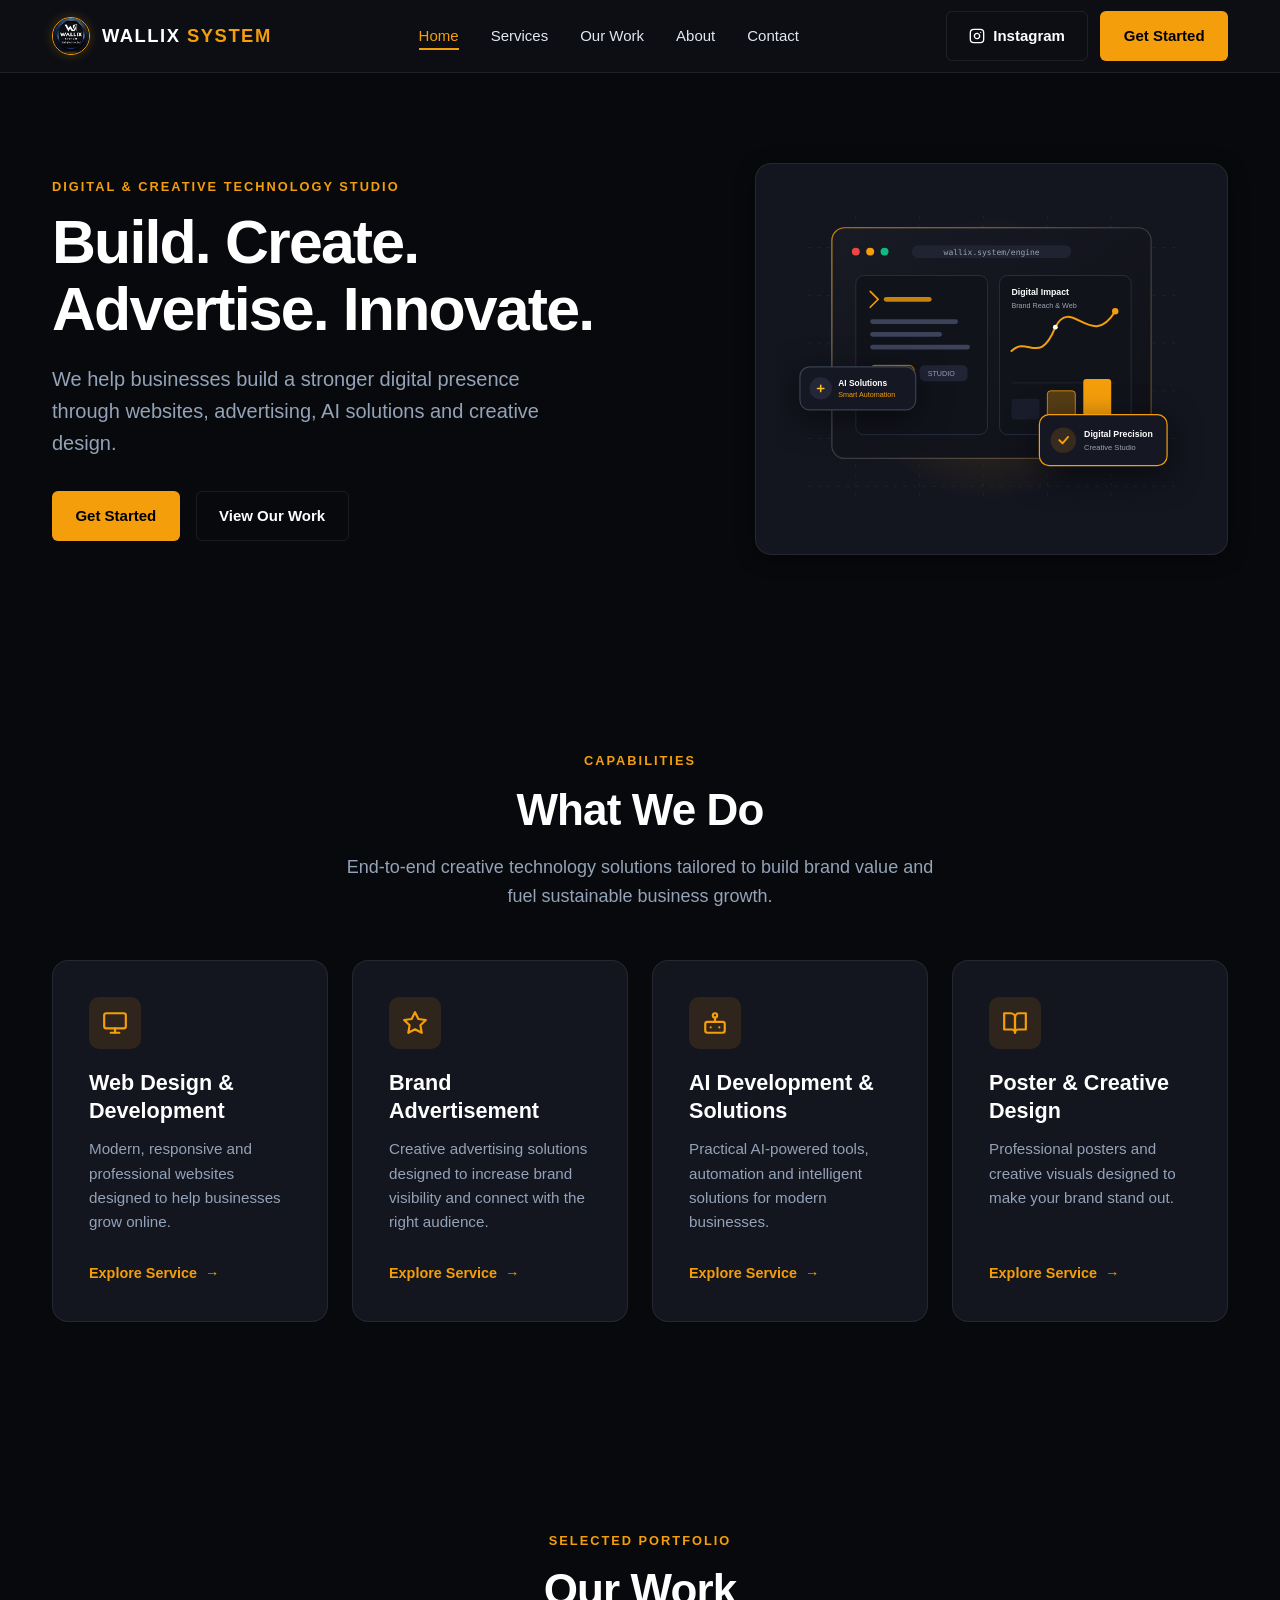
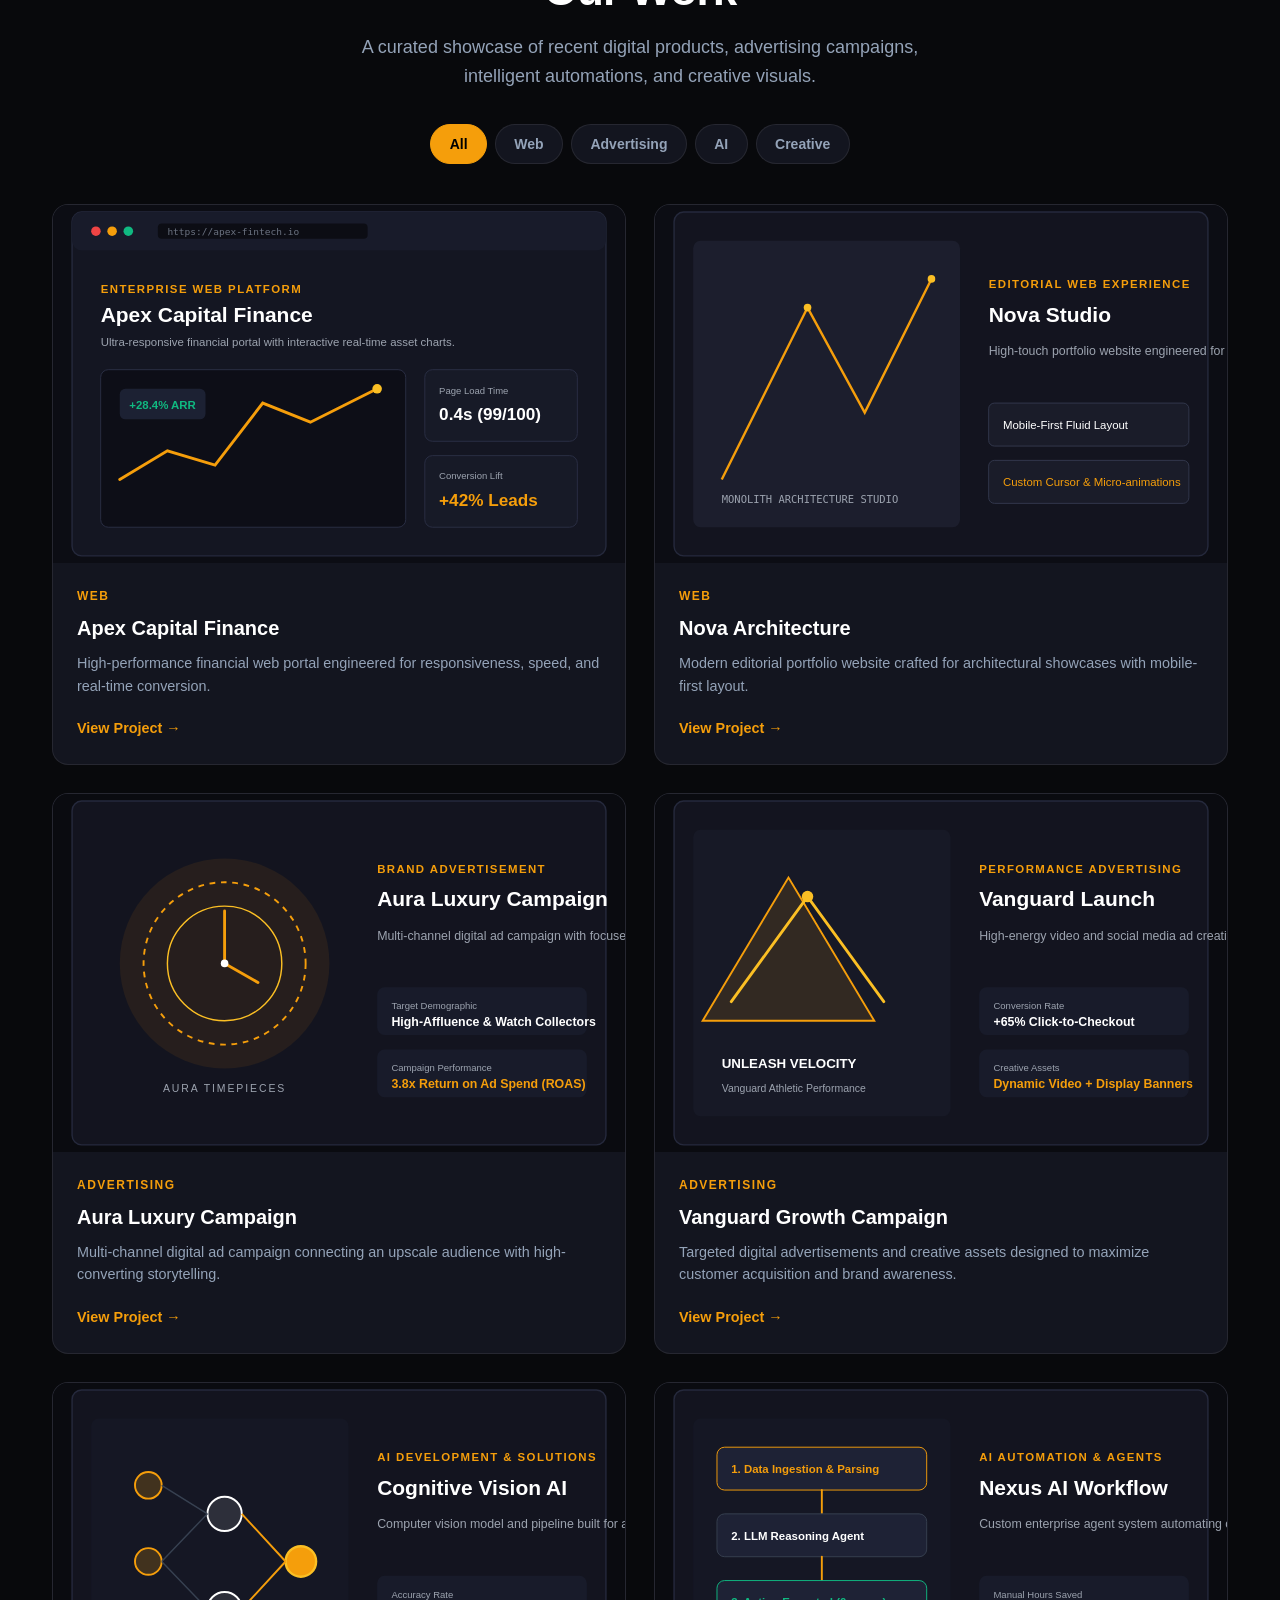
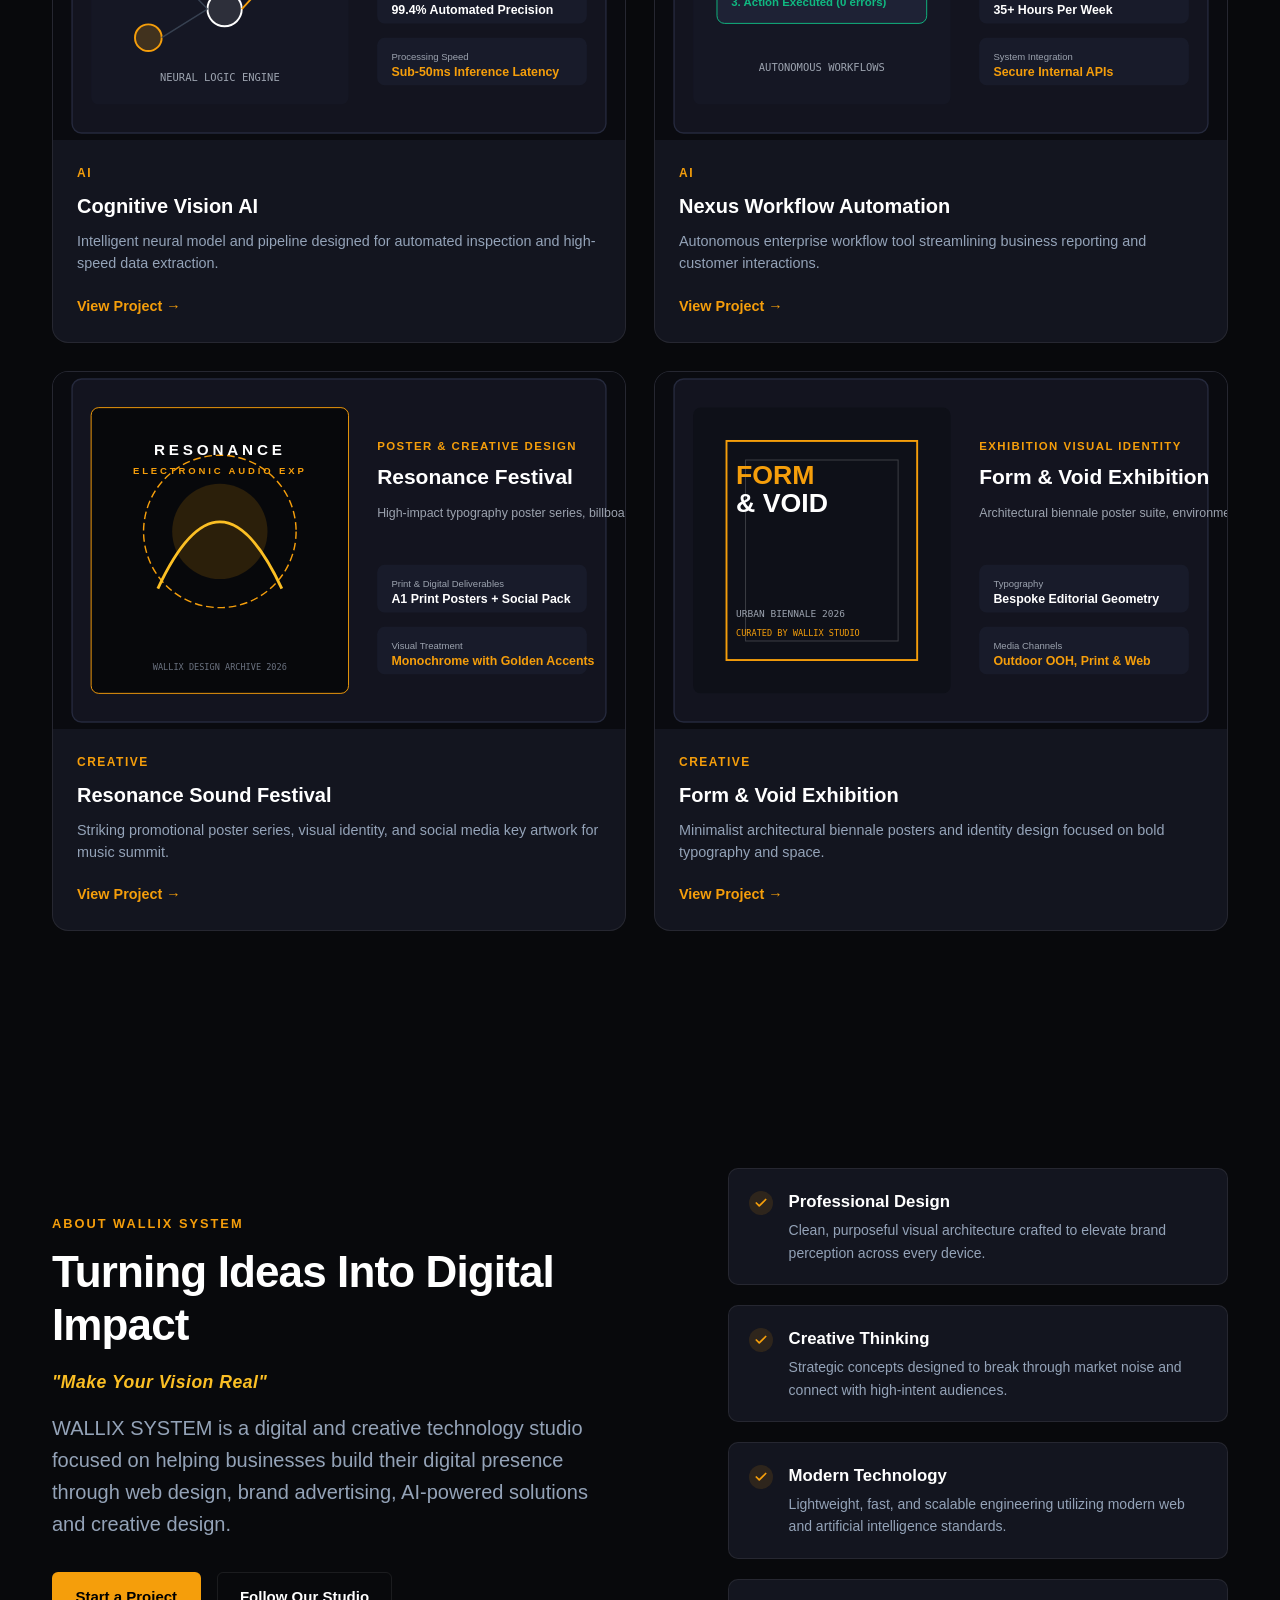
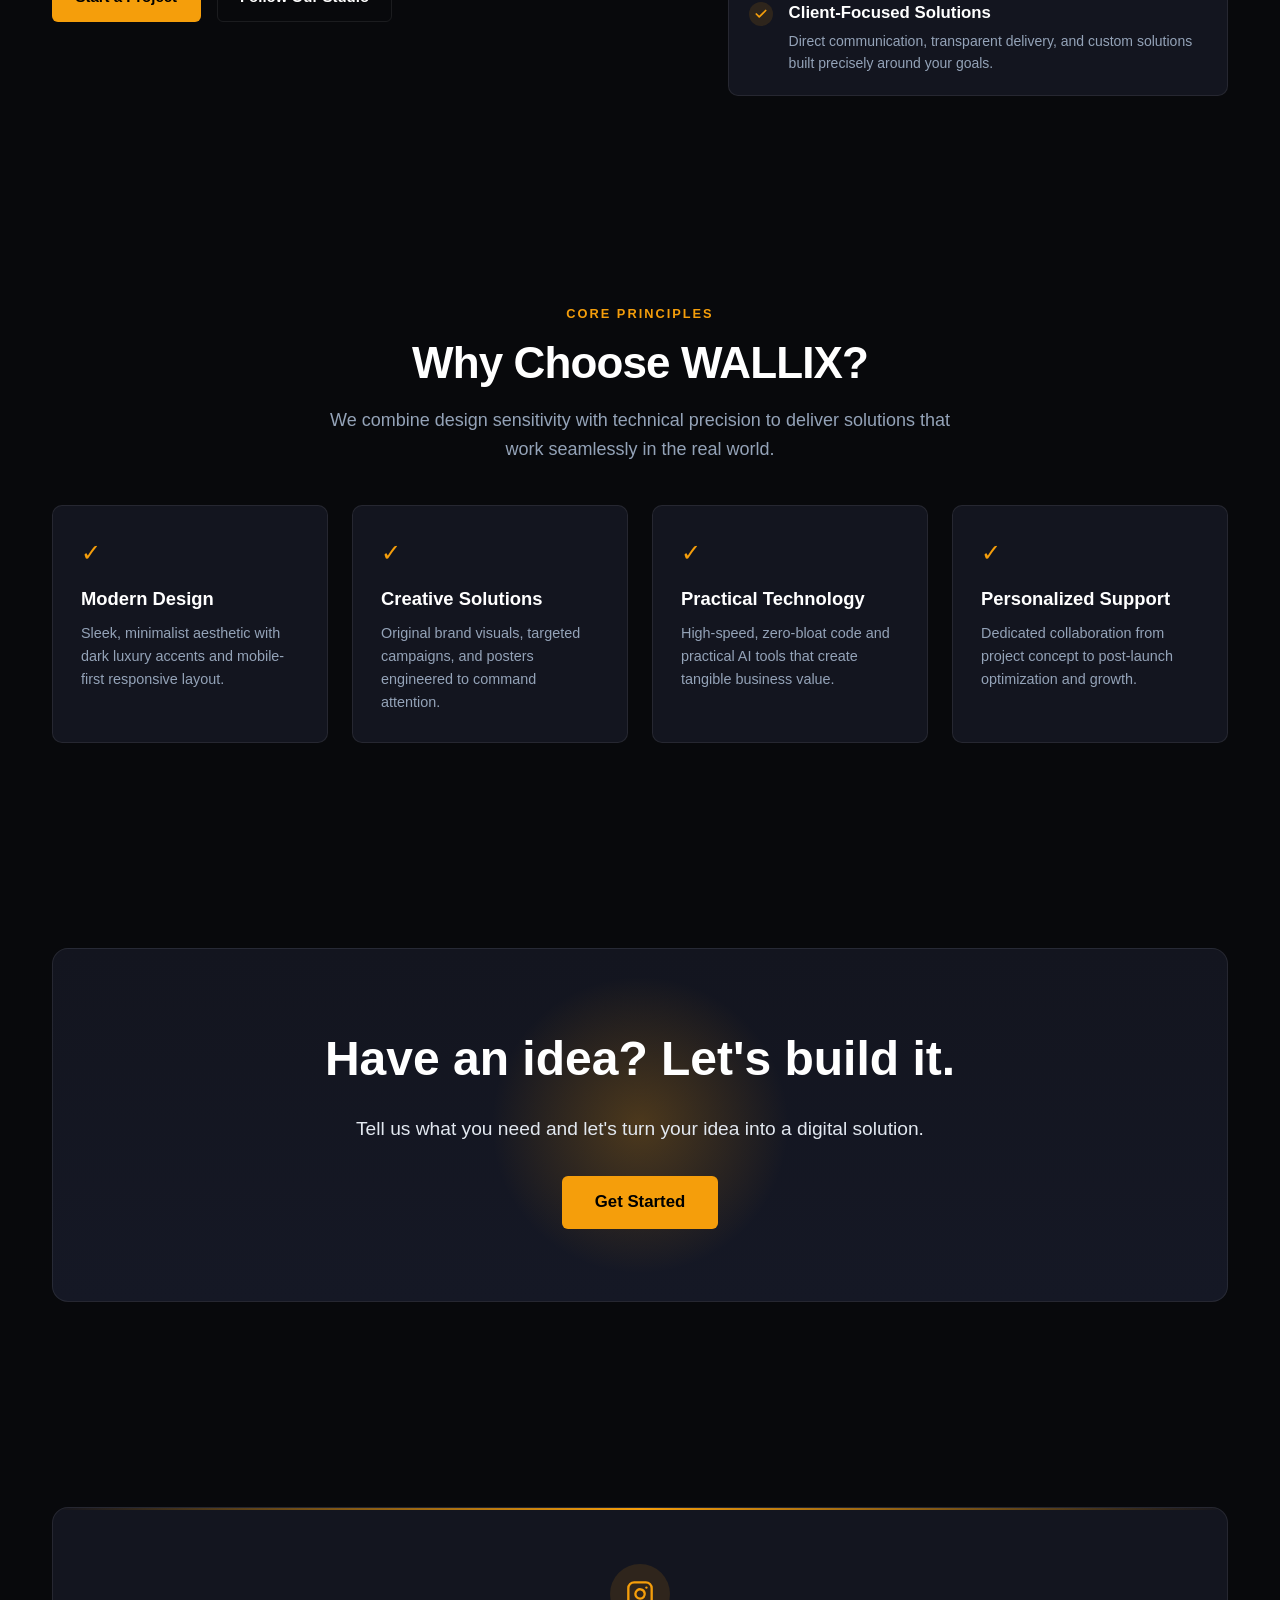
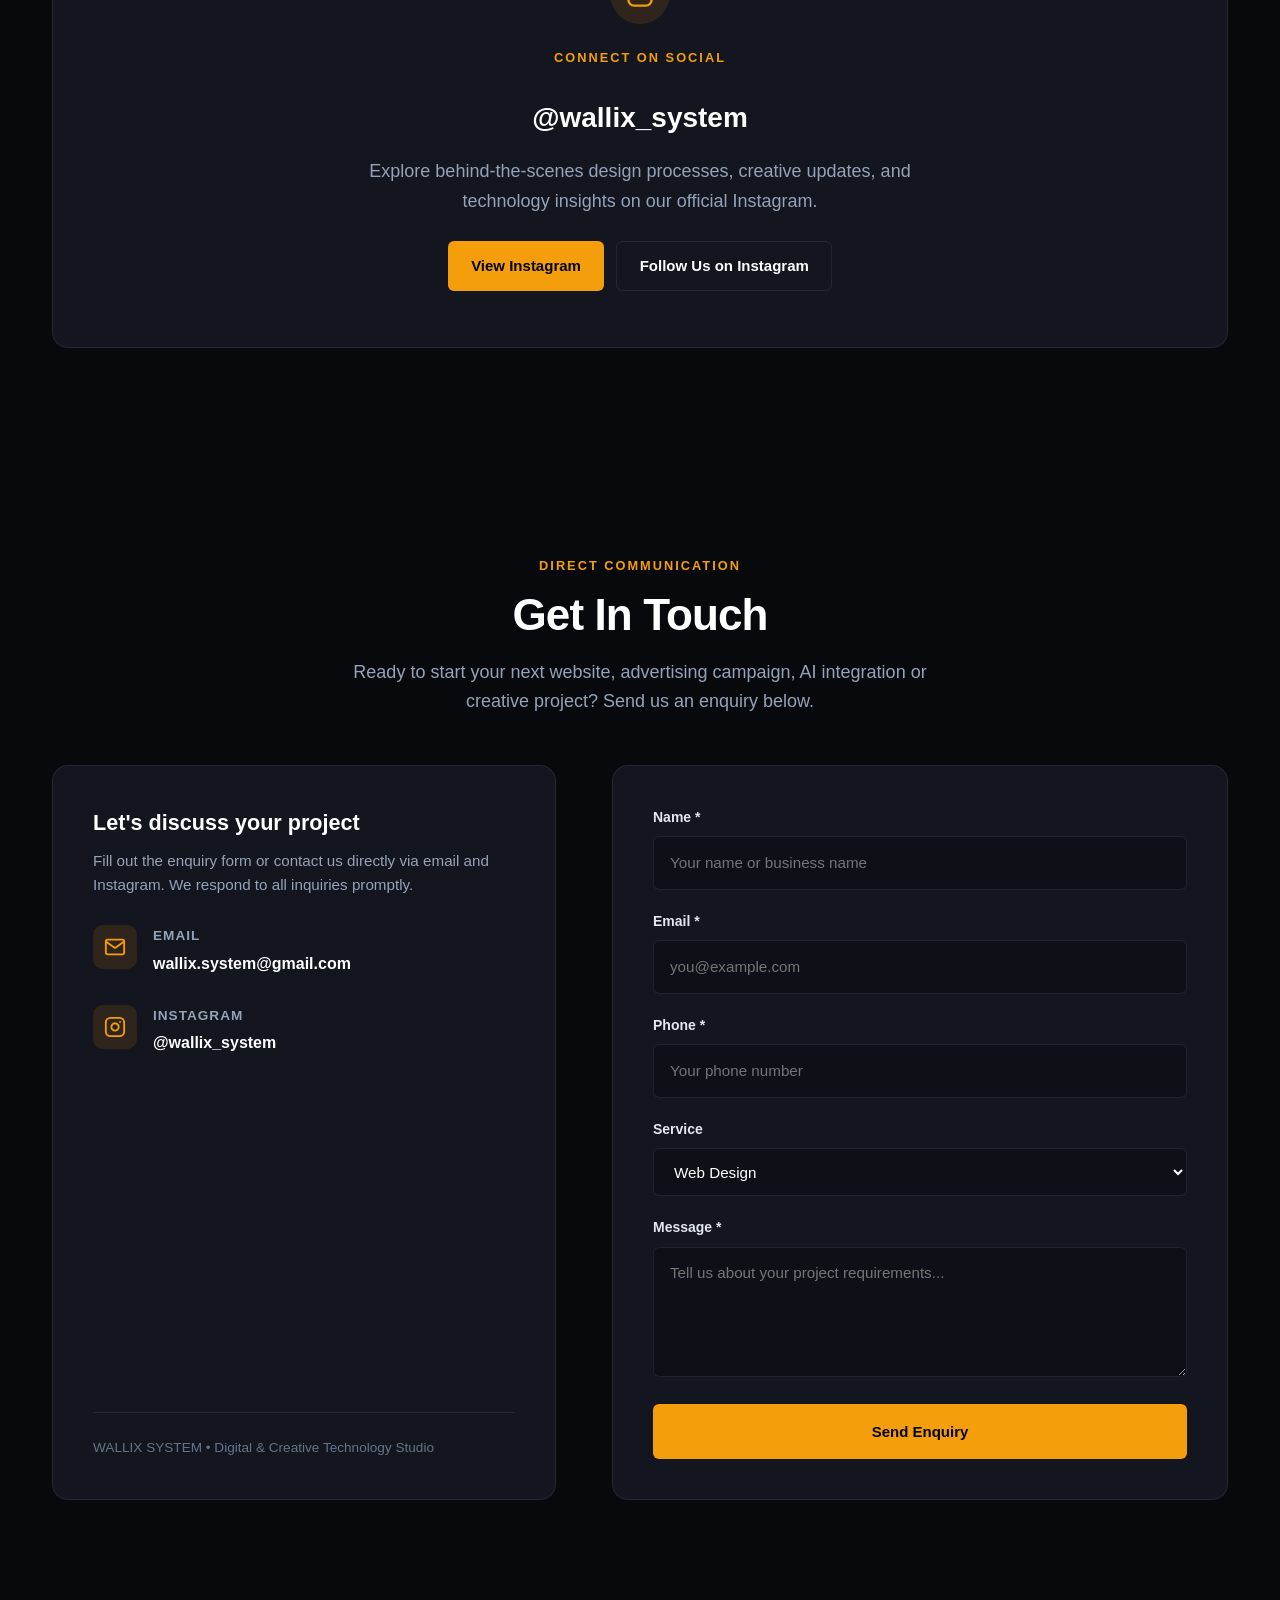
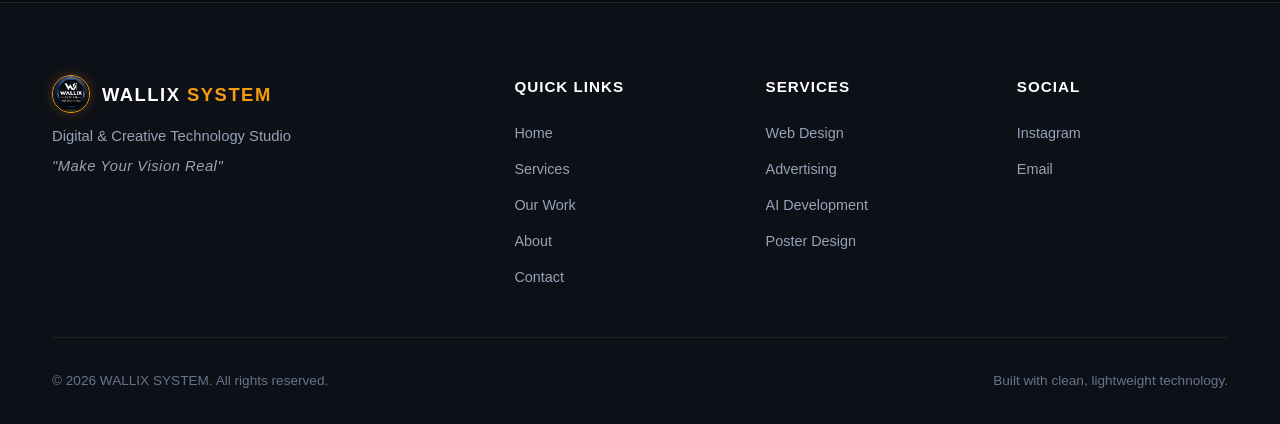
==== commit 2182b58d: "Update index.html service on image" ====
--- a/index.html
+++ b/index.html
@@ -10,12 +10,12 @@
   <meta property="og:type" content="website">
   <meta property="og:title" content="WALLIX SYSTEM | Digital &amp; Creative Technology Studio">
   <meta property="og:description" content="We help businesses build a stronger digital presence through websites, advertising, AI solutions and creative design.">
-  <meta property="og:image" content="assets/images/wallix-logo.png">
+  <meta property="og:image" content="wallix-logo.png">
   <meta name="theme-color" content="#08090C">
 
   <!-- Favicon -->
-  <link rel="icon" type="image/png" href="assets/images/wallix-logo.png">
-  <link rel="apple-touch-icon" href="assets/images/wallix-logo.png">
+  <link rel="icon" type="image/png" href="wallix-logo.png">
+  <link rel="apple-touch-icon" href="wallix-logo.png">
   
   <!-- Styles -->
   <link rel="stylesheet" href="style.css">
@@ -26,7 +26,7 @@
   <header class="site-header">
     <div class="container navbar">
       <a href="index.html" class="brand-logo" aria-label="WALLIX SYSTEM Home">
-        <img src="assets/images/wallix-logo.png" alt="WALLIX SYSTEM Logo" class="brand-logo-img">
+        <img src="wallix-logo.png" alt="WALLIX SYSTEM Logo" class="brand-logo-img">
         <span>WALLIX <span class="accent">SYSTEM</span></span>
       </a>
 
@@ -104,7 +104,7 @@
           </div>
           <div class="hero-visual">
             <div class="hero-visual-card">
-              <img src="assets/images/hero-graphic.svg" alt="WALLIX SYSTEM Technology &amp; Creative Studio Console" width="540" height="440" fetchpriority="high">
+              <img src="hero-graphic.svg" alt="WALLIX SYSTEM Technology &amp; Creative Studio Console" width="540" height="440" fetchpriority="high">
             </div>
           </div>
         </div>
@@ -134,7 +134,7 @@
             </div>
             <h3 class="service-title">Web Design &amp; Development</h3>
             <p class="service-desc">Modern, responsive and professional websites designed to help businesses grow online.</p>
-            <a href="services/web-design.html" class="btn-link">
+            <a href="web-design.html" class="btn-link">
               Explore Service 
               <span aria-hidden="true">→</span>
             </a>
@@ -149,7 +149,7 @@
             </div>
             <h3 class="service-title">Brand Advertisement</h3>
             <p class="service-desc">Creative advertising solutions designed to increase brand visibility and connect with the right audience.</p>
-            <a href="services/advertising.html" class="btn-link">
+            <a href="advertising.html" class="btn-link">
               Explore Service 
               <span aria-hidden="true">→</span>
             </a>
@@ -168,7 +168,7 @@
             </div>
             <h3 class="service-title">AI Development &amp; Solutions</h3>
             <p class="service-desc">Practical AI-powered tools, automation and intelligent solutions for modern businesses.</p>
-            <a href="services/ai-development.html" class="btn-link">
+            <a href="ai-development.html" class="btn-link">
               Explore Service 
               <span aria-hidden="true">→</span>
             </a>
@@ -184,7 +184,7 @@
             </div>
             <h3 class="service-title">Poster &amp; Creative Design</h3>
             <p class="service-desc">Professional posters and creative visuals designed to make your brand stand out.</p>
-            <a href="services/poster-design.html" class="btn-link">
+            <a href="poster-design.html" class="btn-link">
               Explore Service 
               <span aria-hidden="true">→</span>
             </a>
@@ -218,104 +218,104 @@
           <!-- Item 1: Web -->
           <article class="portfolio-card" data-category="web">
             <div class="portfolio-image">
-              <img src="assets/images/work-web-1.svg" alt="Apex Capital Finance Web Platform" loading="lazy" width="600" height="400">
+              <img src="work-web-1.svg" alt="Apex Capital Finance Web Platform" loading="lazy" width="600" height="400">
             </div>
             <div class="portfolio-body">
               <span class="portfolio-category">Web</span>
               <h3 class="portfolio-title">Apex Capital Finance</h3>
               <p class="portfolio-desc">High-performance financial web portal engineered for responsiveness, speed, and real-time conversion.</p>
-              <a href="services/web-design.html" class="btn-link">View Project →</a>
+              <a href="web-design.html" class="btn-link">View Project →</a>
             </div>
           </article>
 
           <!-- Item 2: Web -->
           <article class="portfolio-card" data-category="web">
             <div class="portfolio-image">
-              <img src="assets/images/work-web-2.svg" alt="Nova Architecture Studio Minimalist Website" loading="lazy" width="600" height="400">
+              <img src="work-web-2.svg" alt="Nova Architecture Studio Minimalist Website" loading="lazy" width="600" height="400">
             </div>
             <div class="portfolio-body">
               <span class="portfolio-category">Web</span>
               <h3 class="portfolio-title">Nova Architecture</h3>
               <p class="portfolio-desc">Modern editorial portfolio website crafted for architectural showcases with mobile-first layout.</p>
-              <a href="services/web-design.html" class="btn-link">View Project →</a>
+              <a href="web-design.html" class="btn-link">View Project →</a>
             </div>
           </article>
 
           <!-- Item 3: Advertising -->
           <article class="portfolio-card" data-category="advertising">
             <div class="portfolio-image">
-              <img src="assets/images/work-ad-1.svg" alt="Aura Luxury Timepieces Campaign" loading="lazy" width="600" height="400">
+              <img src="work-ad-1.svg" alt="Aura Luxury Timepieces Campaign" loading="lazy" width="600" height="400">
             </div>
             <div class="portfolio-body">
               <span class="portfolio-category">Advertising</span>
               <h3 class="portfolio-title">Aura Luxury Campaign</h3>
               <p class="portfolio-desc">Multi-channel digital ad campaign connecting an upscale audience with high-converting storytelling.</p>
-              <a href="services/advertising.html" class="btn-link">View Project →</a>
+              <a href="advertising.html" class="btn-link">View Project →</a>
             </div>
           </article>
 
           <!-- Item 4: Advertising -->
           <article class="portfolio-card" data-category="advertising">
             <div class="portfolio-image">
-              <img src="assets/images/work-ad-2.svg" alt="Vanguard Athletic Launch Campaign" loading="lazy" width="600" height="400">
+              <img src="work-ad-2.svg" alt="Vanguard Athletic Launch Campaign" loading="lazy" width="600" height="400">
             </div>
             <div class="portfolio-body">
               <span class="portfolio-category">Advertising</span>
               <h3 class="portfolio-title">Vanguard Growth Campaign</h3>
               <p class="portfolio-desc">Targeted digital advertisements and creative assets designed to maximize customer acquisition and brand awareness.</p>
-              <a href="services/advertising.html" class="btn-link">View Project →</a>
+              <a href="advertising.html" class="btn-link">View Project →</a>
             </div>
           </article>
 
           <!-- Item 5: AI -->
           <article class="portfolio-card" data-category="ai">
             <div class="portfolio-image">
-              <img src="assets/images/work-ai-1.svg" alt="Cognitive Vision AI Platform" loading="lazy" width="600" height="400">
+              <img src="work-ai-1.svg" alt="Cognitive Vision AI Platform" loading="lazy" width="600" height="400">
             </div>
             <div class="portfolio-body">
               <span class="portfolio-category">AI</span>
               <h3 class="portfolio-title">Cognitive Vision AI</h3>
               <p class="portfolio-desc">Intelligent neural model and pipeline designed for automated inspection and high-speed data extraction.</p>
-              <a href="services/ai-development.html" class="btn-link">View Project →</a>
+              <a href="ai-development.html" class="btn-link">View Project →</a>
             </div>
           </article>
 
           <!-- Item 6: AI -->
           <article class="portfolio-card" data-category="ai">
             <div class="portfolio-image">
-              <img src="assets/images/work-ai-2.svg" alt="Nexus AI Enterprise Workflow" loading="lazy" width="600" height="400">
+              <img src="work-ai-2.svg" alt="Nexus AI Enterprise Workflow" loading="lazy" width="600" height="400">
             </div>
             <div class="portfolio-body">
               <span class="portfolio-category">AI</span>
               <h3 class="portfolio-title">Nexus Workflow Automation</h3>
               <p class="portfolio-desc">Autonomous enterprise workflow tool streamlining business reporting and customer interactions.</p>
-              <a href="services/ai-development.html" class="btn-link">View Project →</a>
+              <a href="ai-development.html" class="btn-link">View Project →</a>
             </div>
           </article>
 
           <!-- Item 7: Creative -->
           <article class="portfolio-card" data-category="creative">
             <div class="portfolio-image">
-              <img src="assets/images/work-creative-1.svg" alt="Resonance Festival Poster" loading="lazy" width="600" height="400">
+              <img src="work-creative-1.svg" alt="Resonance Festival Poster" loading="lazy" width="600" height="400">
             </div>
             <div class="portfolio-body">
               <span class="portfolio-category">Creative</span>
               <h3 class="portfolio-title">Resonance Sound Festival</h3>
               <p class="portfolio-desc">Striking promotional poster series, visual identity, and social media key artwork for music summit.</p>
-              <a href="services/poster-design.html" class="btn-link">View Project →</a>
+              <a href="poster-design.html" class="btn-link">View Project →</a>
             </div>
           </article>
 
           <!-- Item 8: Creative -->
           <article class="portfolio-card" data-category="creative">
             <div class="portfolio-image">
-              <img src="assets/images/work-creative-2.svg" alt="Form &amp; Void Exhibition Key Visual" loading="lazy" width="600" height="400">
+              <img src="work-creative-2.svg" alt="Form &amp; Void Exhibition Key Visual" loading="lazy" width="600" height="400">
             </div>
             <div class="portfolio-body">
               <span class="portfolio-category">Creative</span>
               <h3 class="portfolio-title">Form &amp; Void Exhibition</h3>
               <p class="portfolio-desc">Minimalist architectural biennale posters and identity design focused on bold typography and space.</p>
-              <a href="services/poster-design.html" class="btn-link">View Project →</a>
+              <a href="poster-design.html" class="btn-link">View Project →</a>
             </div>
           </article>
         </div>
@@ -576,7 +576,7 @@
       <div class="footer-grid">
         <div class="footer-brand">
           <a href="index.html" class="brand-logo">
-            <img src="assets/images/wallix-logo.png" alt="WALLIX SYSTEM Logo" class="brand-logo-img">
+            <img src="wallix-logo.png" alt="WALLIX SYSTEM Logo" class="brand-logo-img">
             <span>WALLIX <span class="accent">SYSTEM</span></span>
           </a>
           <p>Digital &amp; Creative Technology Studio</p>
@@ -597,10 +597,10 @@
         <div class="footer-col">
           <h4>Services</h4>
           <ul>
-            <li><a href="services/web-design.html">Web Design</a></li>
-            <li><a href="services/advertising.html">Advertising</a></li>
-            <li><a href="services/ai-development.html">AI Development</a></li>
-            <li><a href="services/poster-design.html">Poster Design</a></li>
+            <li><a href="web-design.html">Web Design</a></li>
+            <li><a href="advertising.html">Advertising</a></li>
+            <li><a href="ai-development.html">AI Development</a></li>
+            <li><a href="poster-design.html">Poster Design</a></li>
           </ul>
         </div>
 
